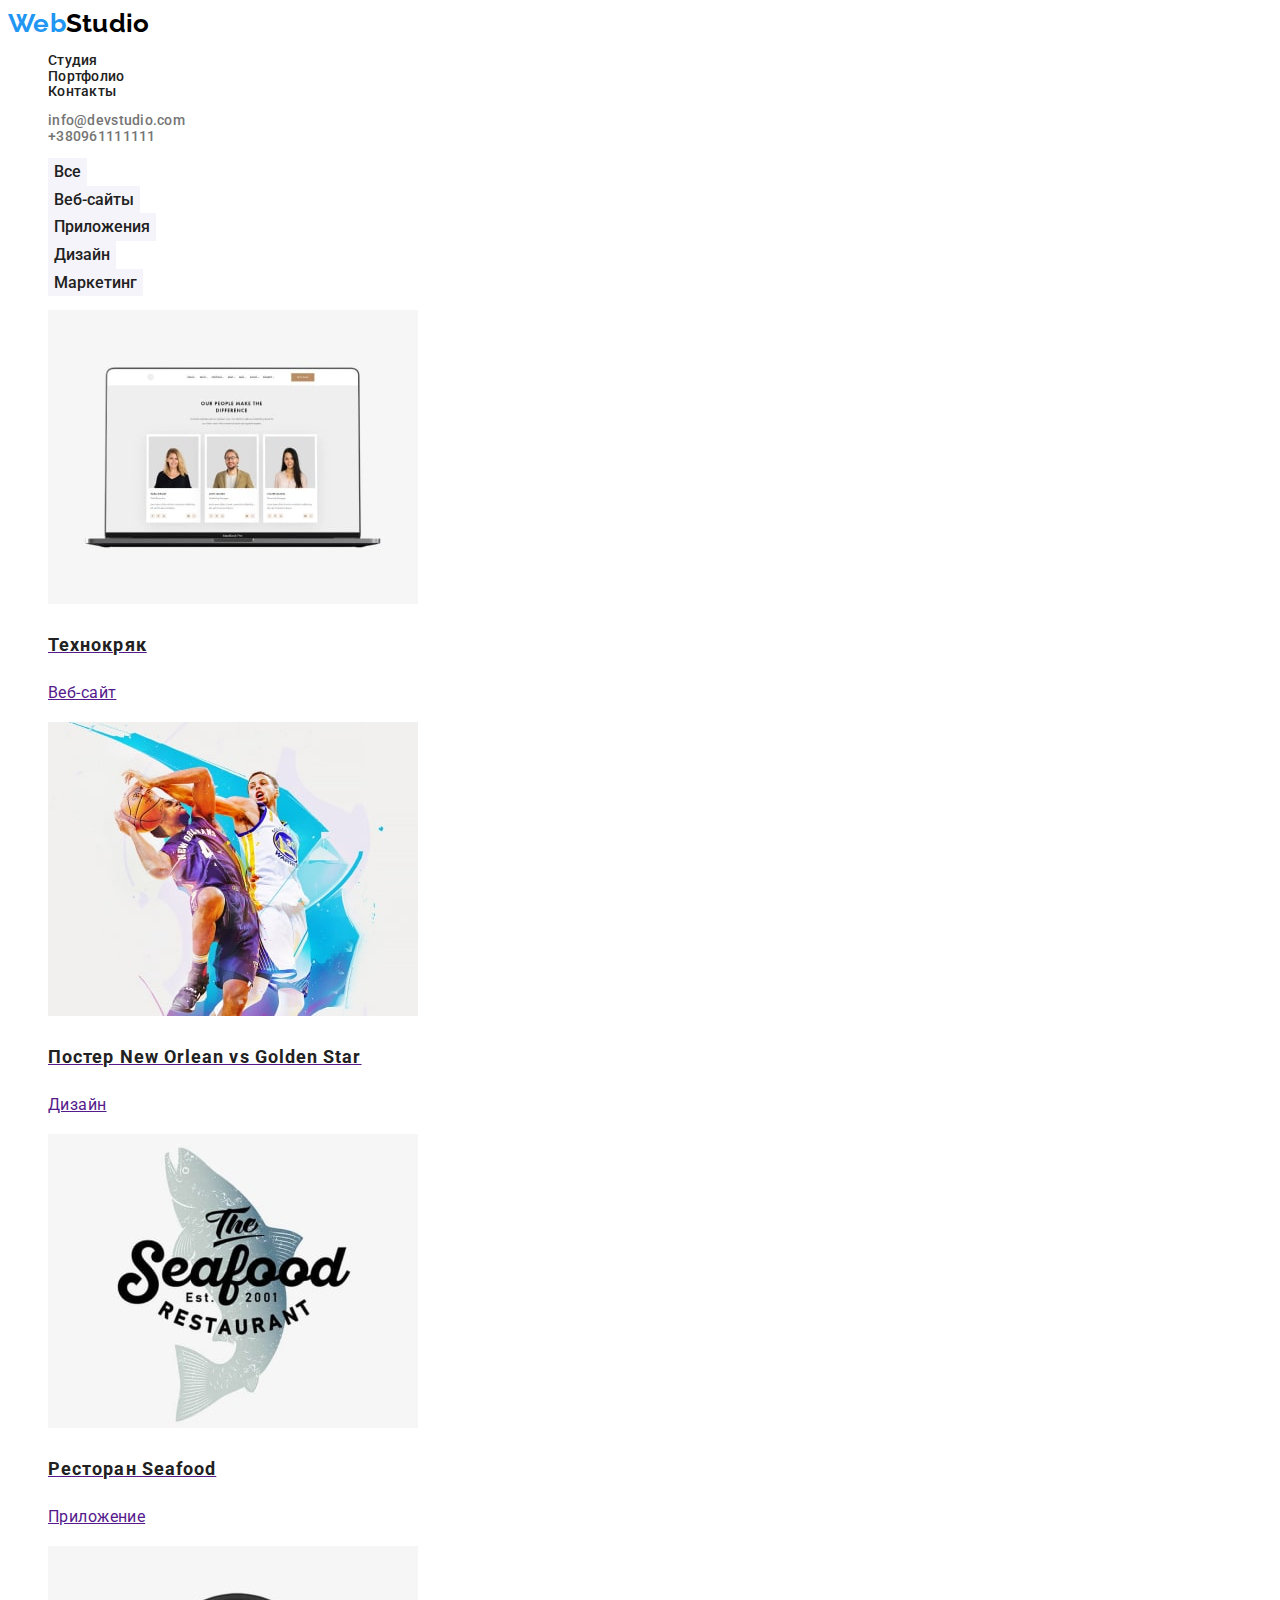
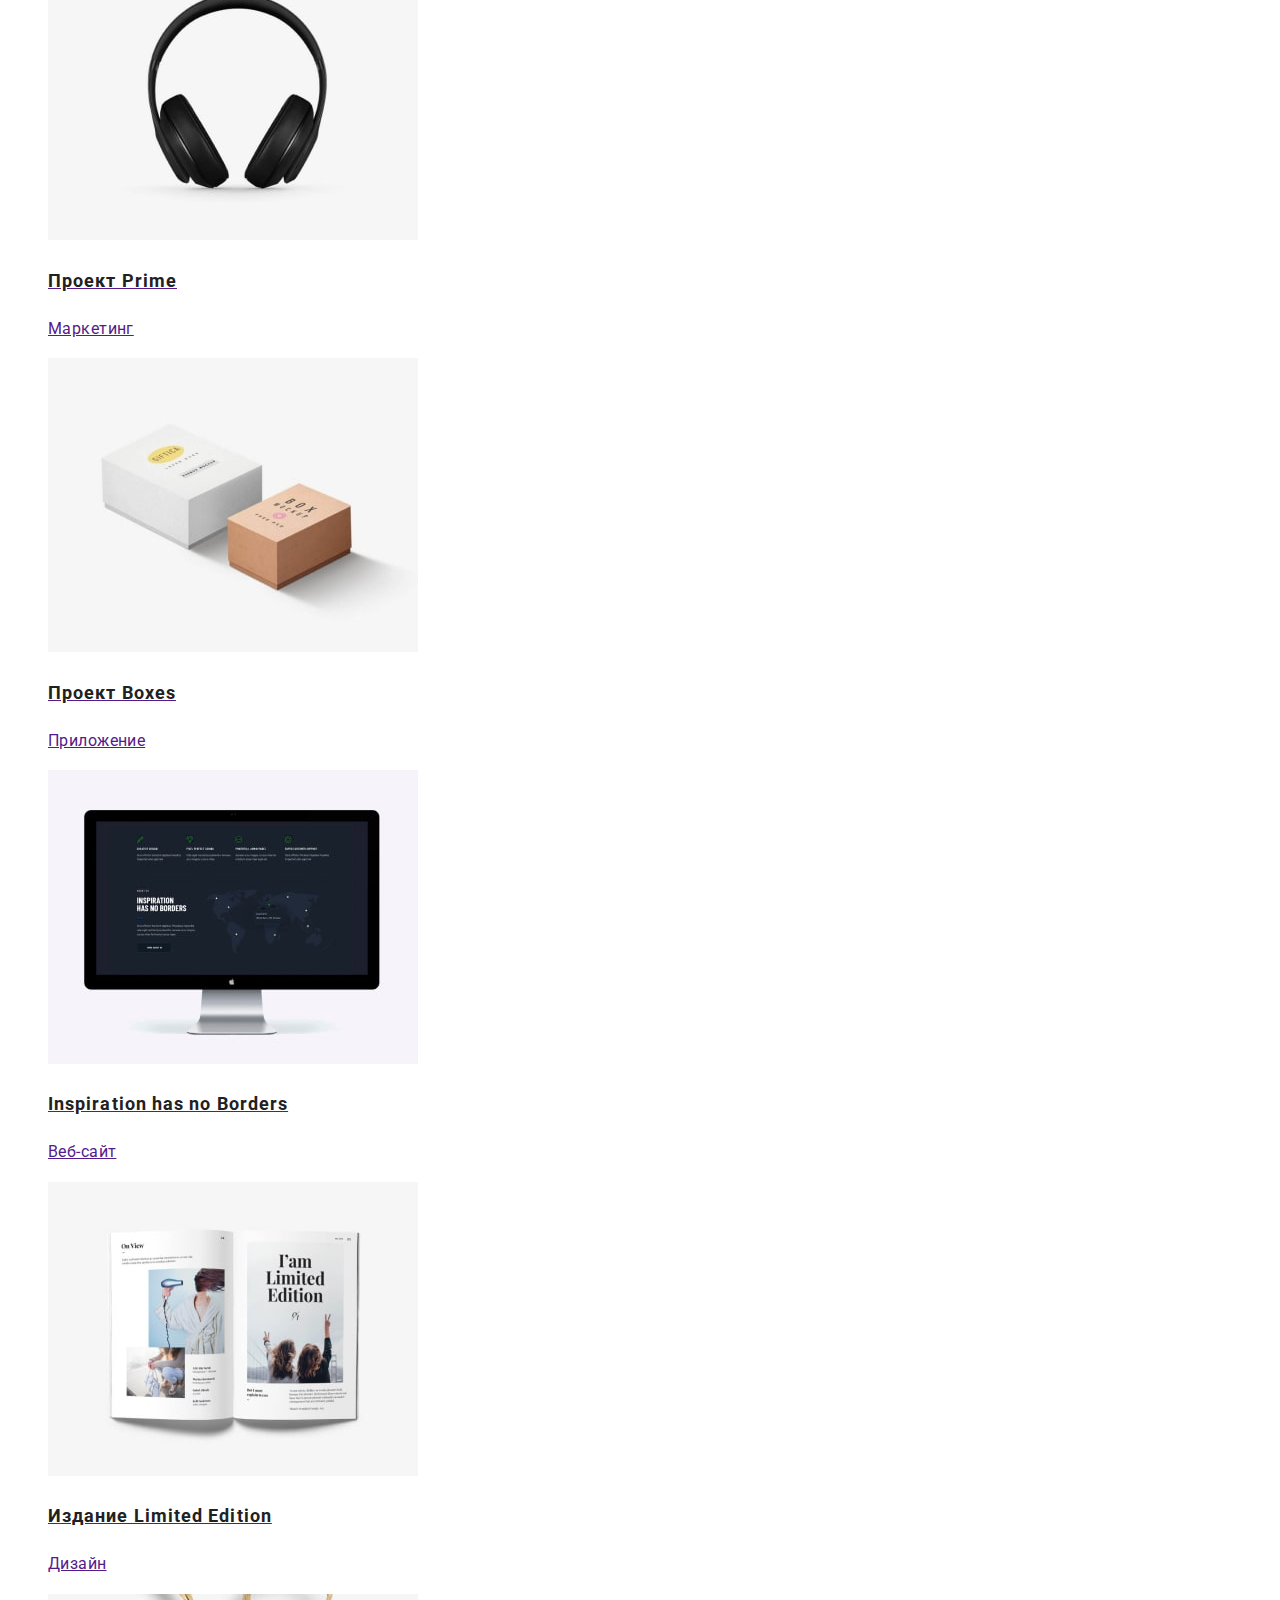
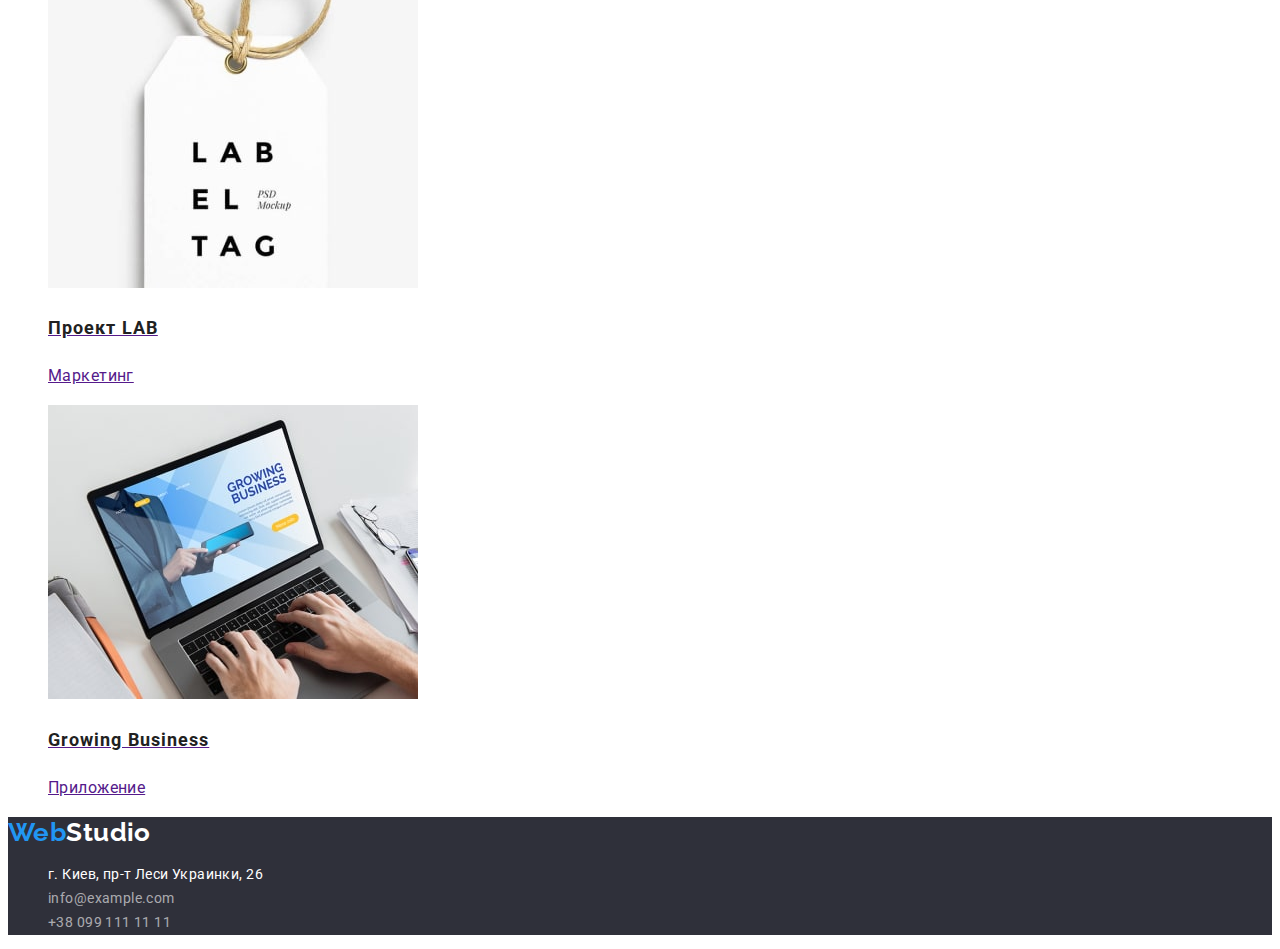
==== portfolio.html @ d9e559c3 "copy project" ====
<!DOCTYPE html>
<html lang="ru">
  <head>
    <meta charset="UTF-8" />
    <meta http-equiv="X-UA-Compatible" content="IE=edge" />
    <meta name="viewport" content="width=device-width, initial-scale=1.0" />
    <link rel="preconnect" href="https://fonts.googleapis.com" />
    <link rel="preconnect" href="https://fonts.gstatic.com" crossorigin />
    <link href="https://fonts.googleapis.com/css2?family=Montserrat:wght@400;700&family=Raleway:wght@700&family=Roboto:wght@400;500;700;900&display=swap" rel="stylesheet" />
    <link rel="stylesheet" href="./css/styles.css" />
    <title>Portfolio</title>
  </head>
  <body>
    <header class="header">
      <nav class="nav">
        <!-- Logo -->
        <a class="link logo" href="./index.html">Web<span class="header-logo logo-black">Studio</span></a>
        <!-- Navigation -->
        <ul class="nav-list list">
          <li><a class="nav-item link" href="./index.html">Студия</a></li>
          <li><a class="nav-item link" href="./portfolio.html">Портфолио</a></li>
          <li><a class="nav-item link" href="">Контакты</a></li>
        </ul>
      </nav>
      <ul class="auth-list list">
        <!-- email -->
        <li>
          <a class="auth-item link" href="mailto:info@devstudio.com">info@devstudio.com</a>
        </li>
        <!-- Phone -->
        <li>
          <a class="auth-item link" href="tel:+380961111111">+380961111111</a>
        </li>
      </ul>
    </header>
    <main>
      <section class="portfolio">
        <h1 class="visually-hidden">Портфолио</h1>
        <!-- filter -->
        <ul class="filter-list list">
          <li class="filter-item"><button class="filter-button" type="button">Все</button></li>
          <li class="filter-item"><button class="filter-button" type="button">Веб-сайты</button></li>
          <li class="filter-item"><button class="filter-button" type="button">Приложения</button></li>
          <li class="filter-item"><button class="filter-button" type="button">Дизайн</button></li>
          <li class="filter-item"><button class="filter-button" type="button">Маркетинг</button></li>
        </ul>
        <!-- cards -->
        <ul class="portfolio-list list">
          <li class="portfolio-item">
            <a href="" target="_blank" rel="noopener nofollow noreferrer">
              <img src="./images/portfolio/tehnokryak.jpg" alt="" width="370" height="294" />
              <h2 class="portfolio-title title">Технокряк</h2>
              <p>Веб-сайт</p>
            </a>
          </li>
          <li class="portfolio-item">
            <a href="" target="_blank" rel="noopener nofollow noreferrer">
              <img src="./images/portfolio/new-orlean.jpg" alt="" width="370" height="294" />
              <h2 class="portfolio-title title">Постер New Orlean vs Golden Star</h2>
              <p>Дизайн</p>
            </a>
          </li>
          <li class="portfolio-item">
            <a href="" target="_blank" rel="noopener nofollow noreferrer">
              <img src="./images/portfolio/seafood.jpg" alt="" width="370" height="294" />
              <h2 class="portfolio-title title">Ресторан Seafood</h2>
              <p>Приложение</p>
            </a>
          </li>
          <li class="portfolio-item">
            <a href="" target="_blank" rel="noopener nofollow noreferrer">
              <img src="./images/portfolio/prime.jpg" alt="" width="370" height="294" />
              <h2 class="portfolio-title title">Проект Prime</h2>
              <p>Маркетинг</p>
            </a>
          </li>
          <li class="portfolio-item">
            <a href="" target="_blank" rel="noopener nofollow noreferrer">
              <img src="./images/portfolio/boxes.jpg" alt="" width="370" height="294" />
              <h2 class="portfolio-title title">Проект Boxes</h2>
              <p>Приложение</p>
            </a>
          </li>
          <li class="portfolio-item">
            <a href="" target="_blank" rel="noopener nofollow noreferrer">
              <img src="./images/portfolio/inspiration.jpg" alt="" width="370" height="294" />
              <h2 class="portfolio-title title">Inspiration has no Borders</h2>
              <p>Веб-сайт</p>
            </a>
          </li>
          <li class="portfolio-item">
            <a href="" target="_blank" rel="noopener nofollow noreferrer">
              <img src="./images/portfolio/limited-edition.jpg" alt="" width="370" height="294" />
              <h2 class="portfolio-title title">Издание Limited Edition</h2>
              <p>Дизайн</p>
            </a>
          </li>
          <li class="portfolio-item">
            <a href="" target="_blank" rel="noopener nofollow noreferrer">
              <img src="./images/portfolio/lab.jpg" alt="" width="370" height="294" />
              <h2 class="portfolio-title title">Проект LAB</h2>
              <p>Маркетинг</p>
            </a>
          </li>
          <li class="portfolio-item">
            <a href="" target="_blank" rel="noopener nofollow noreferrer">
              <img src="./images/portfolio/growing-business.jpg" alt="" width="370" height="294" />
              <h2 class="portfolio-title title">Growing Business</h2>
              <p>Приложение</p>
            </a>
          </li>
        </ul>
      </section>
    </main>
    <footer class="footer">
      <!-- Logo -->
      <a class="link logo" href="./index.html">Web<span class="logo-white">Studio</span></a>
      <!-- Address -->
      <address class="address">
        <ul class="list address-list">
          <li>
            <a class="address-link link" href="https://goo.gl/maps/jnasmkMAZztD2F1y9" target="_blank" rel="noopener nofollow noreferrer">г. Киев, пр-т Леси Украинки, 26</a>
          </li>
          <li>
            <a class="address-link link" href="mailto:info@example.com">info@example.com</a>
          </li>
          <!-- Phone -->
          <li>
            <a class="address-link link" href="tel:+380991111111">+38 099 111 11 11</a>
          </li>
        </ul>
      </address>
    </footer>
  </body>
</html>
---- css/styles.css ----
/* Variables */
:root {
  /* Color Palet */
  --background-white: #ffffff;
  --background-light-gray: #f5f4fa;
  --background-dark-gray: #2f303a;
  --text-black: #000000;
  --text-white: #ffffff;
  --text-gray: #757575;
  --text-dark-gray: #212121;
  --text-gray-alfa: rgba(255, 255, 255, 0.6);
  --accent: #2196f3;
  --accent-hover: #188ce8;
  --font-main: Roboto, sans-serif;
  --font-decor: Raleway, Segoe UI, sans-serif;
}

/* Fonts Palet*/
/* 
font-family: 'Raleway';
font-style: normal;
font-weight: 700; logo

font-family: 'Roboto';
font-style: normal;
font-weight: 400; p address
font-weight: 500; link h3
font-weight: 700; button h2 h3
font-weight: 900; h1 */
/* ----------------------------------------------------------------------------------------------------------------------- */

body {
  background-color: var(--background-white);
  color: var(--text-gray);
  font-family: var(--font-main);
  font-weight: 400;
  font-size: 14px;
  line-height: 1.7;
  letter-spacing: 0.03em;
}
.list {
  list-style: none;
}
.link {
  text-decoration: none;
  color: inherit;
}
.title {
  color: var(--text-dark-gray);
}

.visually-hidden {
  position: absolute;
  white-space: nowrap;
  width: 1px;
  height: 1px;
  overflow: hidden;
  border: 0;
  padding: 0;
  clip: rect(0 0 0 0);
  clip-path: inset(50%);
  margin: -1px;
}
/* --------------------------------------------------------------------------------------------------------------------- */
/* Page Index */
/* header */

/* .nav {
} */
.header {
  font-weight: 500;
  line-height: 1.1;
  letter-spacing: 0.02em;
}
.logo {
  font-family: var(--font-decor);
  font-size: 26px;
  font-weight: 700;
  line-height: 1.2;
  color: var(--accent);
}
.logo-black {
  color: var(--text-black);
}
.logo:hover .logo-black,
.logo:focus .logo-black {
  color: var(--accent);
}

.nav-list {
  color: var(--text-dark-gray);
}
/* .nav-item {
} */
.nav-item:hover,
.nav-item:focus {
  color: var(--accent);
}
/* .auth-list {
} */
/* .auth-item {
} */
.auth-item:hover,
.auth-item:focus {
  color: var(--accent);
}

/* main */
.hero {
  background-color: var(--background-dark-gray);
}
.hero-title {
  font-weight: 900;
  font-size: 44px;
  line-height: 1.4;
  letter-spacing: 0.06em;

  text-align: center;
  color: var(--text-white);
}
.hero-button {
  font-weight: 700;
  font-size: 16px;
  line-height: 1.9;
  letter-spacing: 0.06em;
  color: var(--text-white);
  background-color: var(--accent);
  border: none;
}
.hero-button:hover,
.hero-button:focus {
  background-color: var(--accent-hover);
}

/* specifics */

/* .specifics {
} */
.specifics-title {
  font-weight: 700;
  font-size: 14px;
  line-height: 1.1;
  text-transform: uppercase;
}
/* .specifics-list {
} */

/* preview */

/* .preview {
} */
.preview-title,
.team-title {
  font-weight: 700;
  font-size: 36px;
  line-height: 1.2;
  text-align: center;
}
/* .preview-list {
} */

/* team */
.team {
  background-color: var(--background-light-gray);
}
/* .team-title {
} */
/* .team-list {
} */
.team-worker,
.team-description {
  font-weight: 500;
  font-size: 16px;
  text-align: center;
}
/* .team-description {
} */
/* footer */
.footer {
  background-color: var(--background-dark-gray);
}
.logo-white {
  color: var(--text-white);
}
.logo:hover .logo-white,
.logo:focus .logo-white {
  color: var(--accent);
}
.address {
  font-style: inherit;
}
/* .address-list {
} */
.address-link {
  color: var(--text-gray-alfa);
}
.address-link[target='_blank'] {
  color: var(--text-white);
}
.address-link:hover,
.address-link:focus {
  color: var(--accent);
}
/* -------------------------------------------------------------------------------------------------------------------- */
/* Page Portfolio */
/* .portfolio {
} */
/* filter */

/* .filter-list {
} */
/* .filter-item {
} */
.filter-button {
  font-family: var(--font-main);
  font-weight: 500;
  font-size: 16px;
  line-height: 1.6;
  text-align: center;
  color: var(--text-dark-gray);
  background-color: var(--background-light-gray);
  border: none;
}
.filter-button:hover,
.filter-button:focus {
  color: var(--text-white);
  background-color: var(--accent);
}
/* Portfolio */
/* .portfolio-list {
} */
.portfolio-item p {
  font-size: 16px;
}
.portfolio-title {
  font-weight: 700;
  font-size: 18px;
  line-height: 2;
  letter-spacing: 0.06em;
  color: var(--text-dark-gray);
}
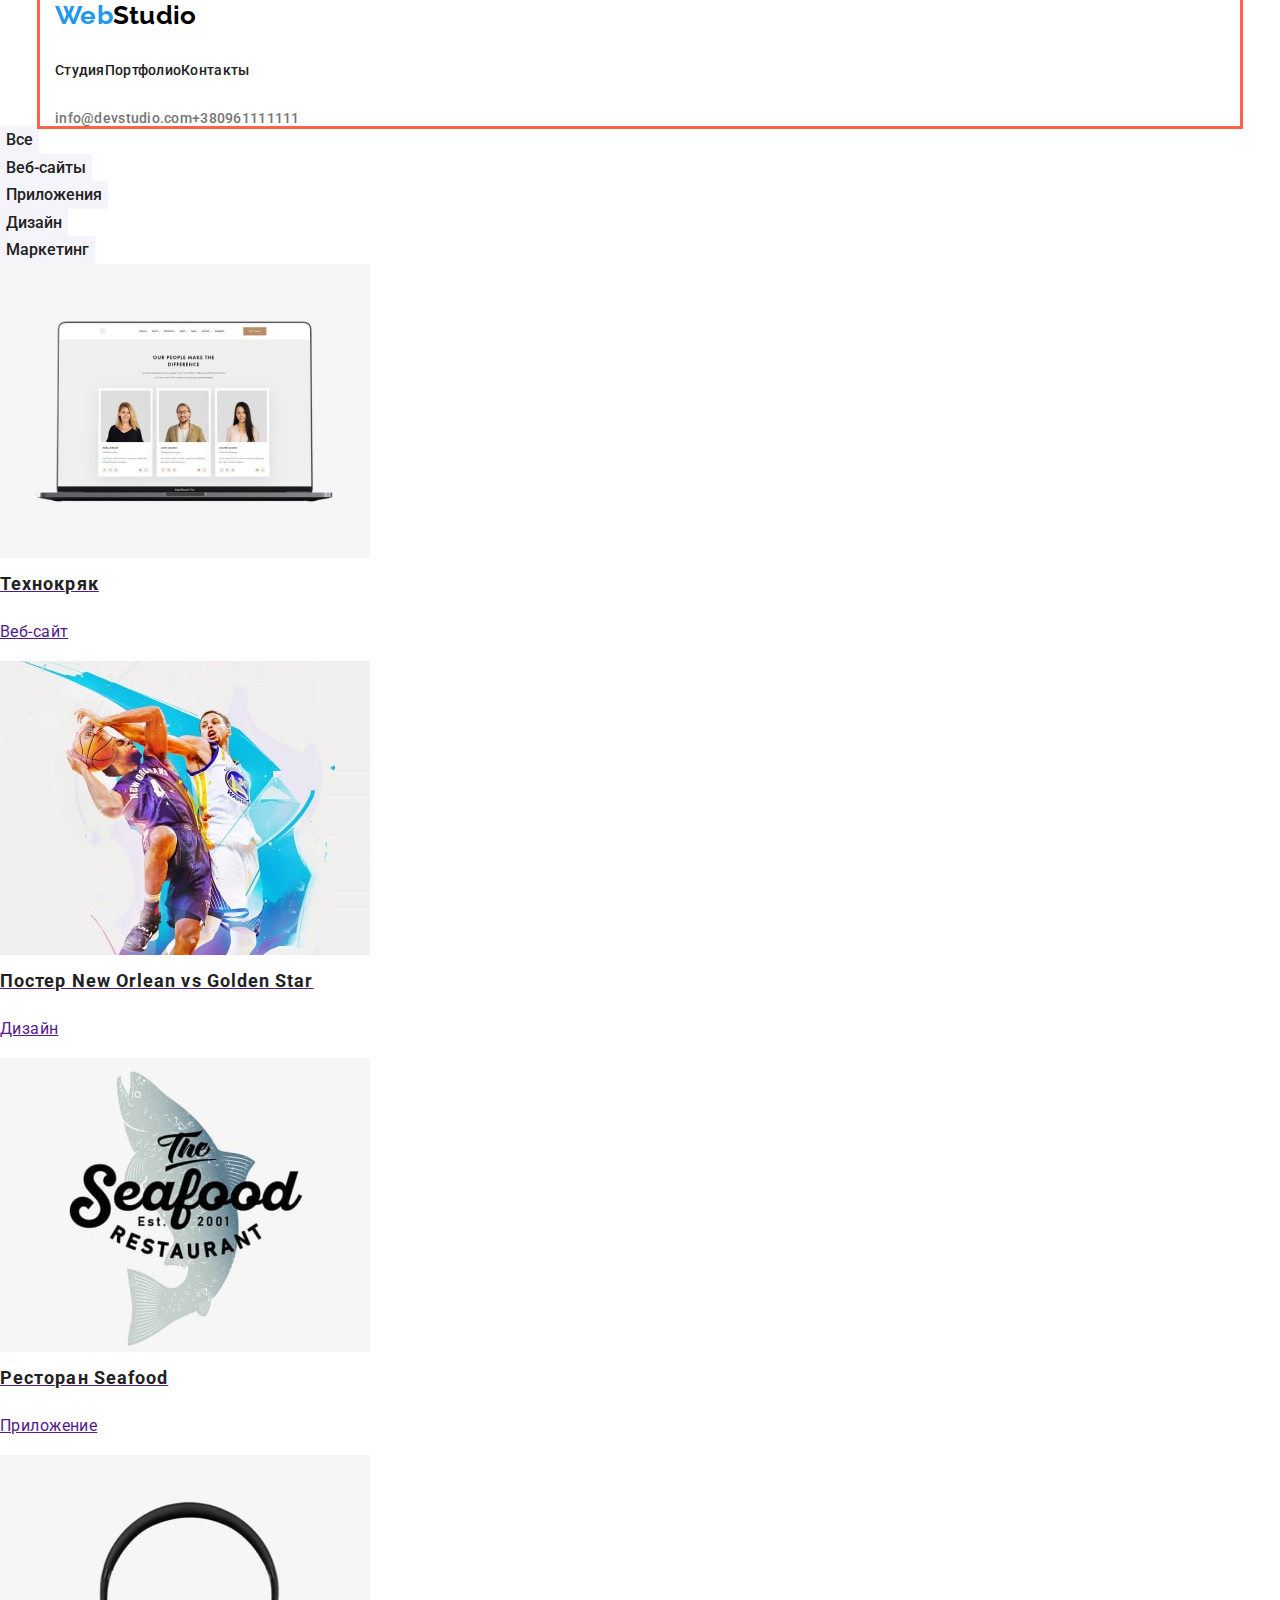
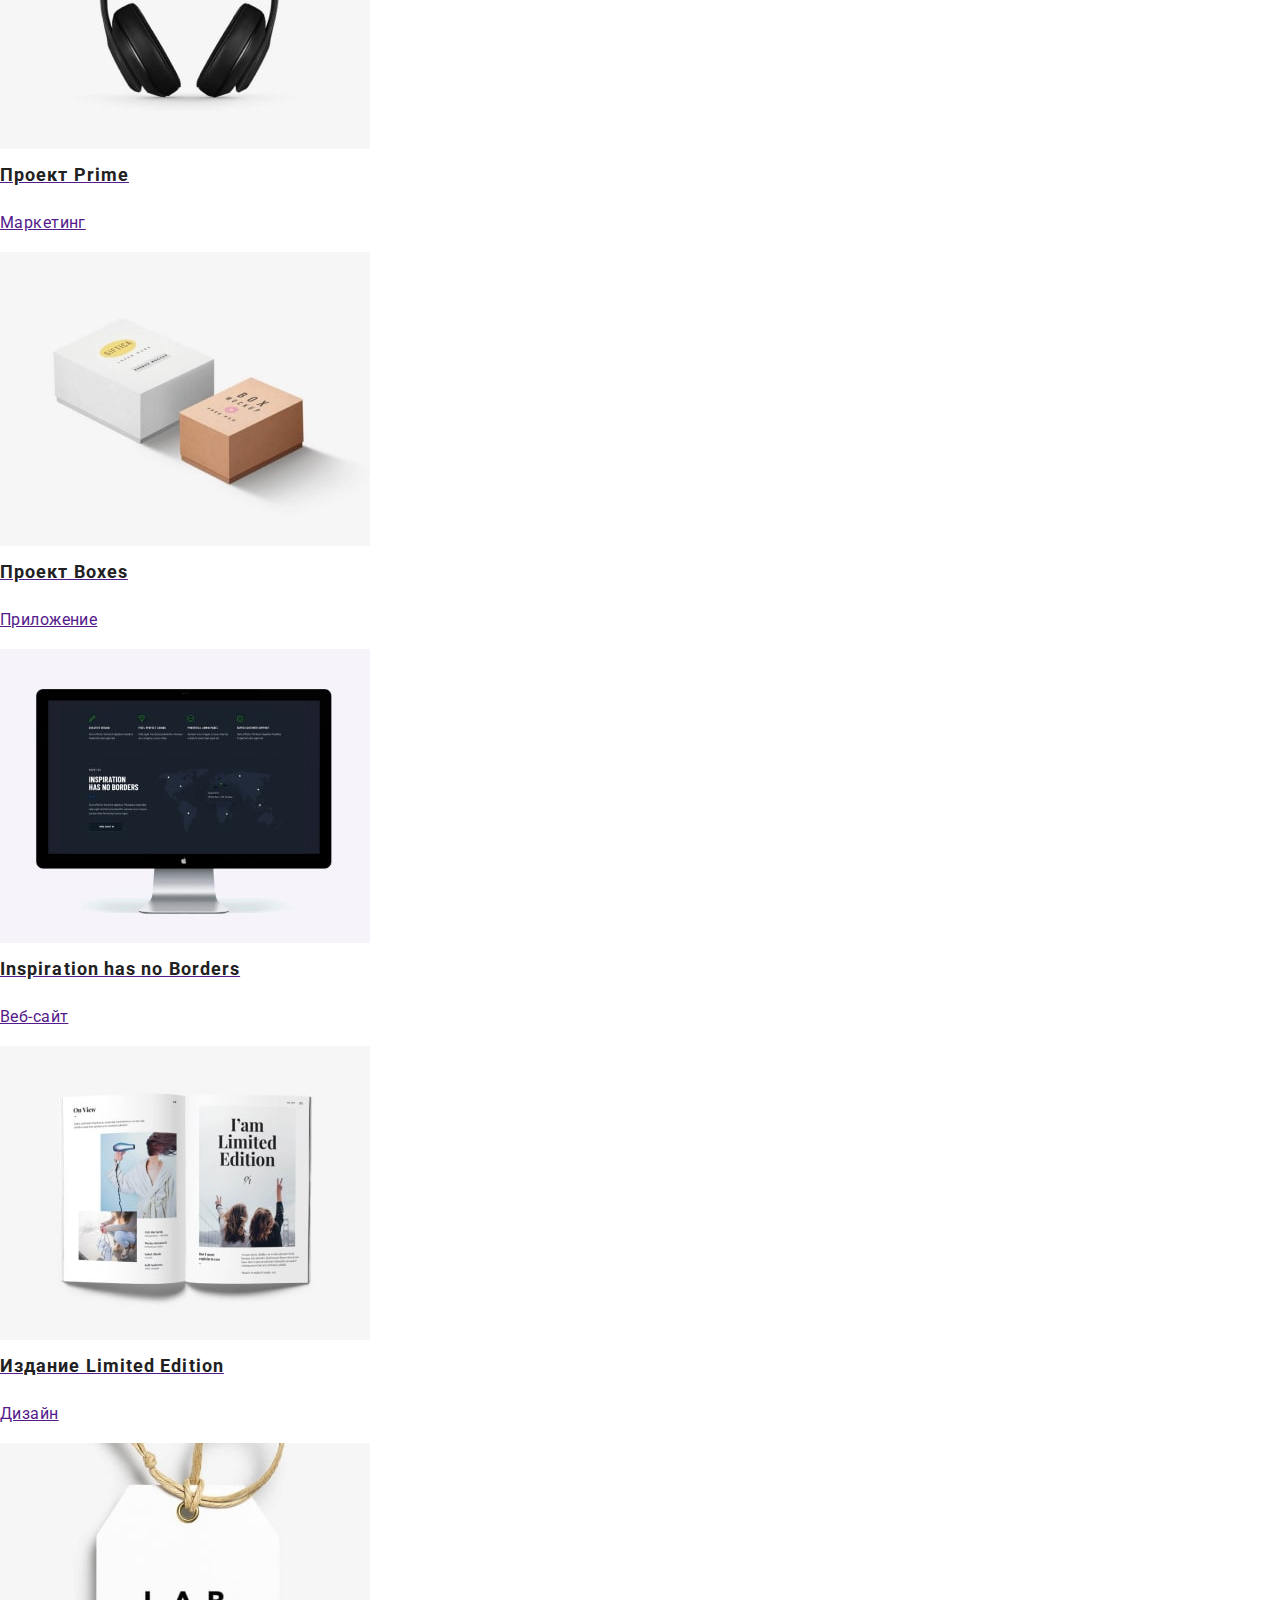
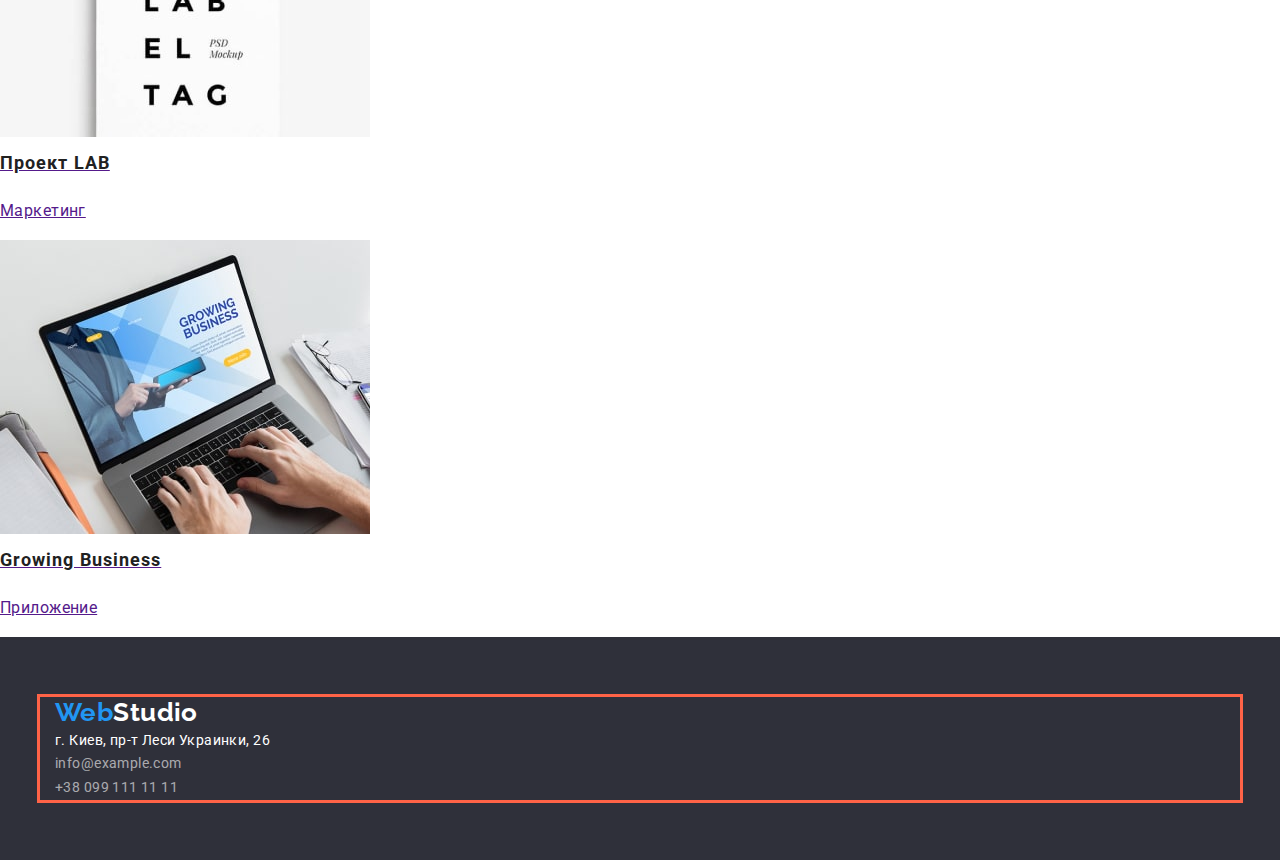
==== commit e67b6020: "header flex" ====
--- a/portfolio.html
+++ b/portfolio.html
@@ -6,105 +6,180 @@
     <meta name="viewport" content="width=device-width, initial-scale=1.0" />
     <link rel="preconnect" href="https://fonts.googleapis.com" />
     <link rel="preconnect" href="https://fonts.gstatic.com" crossorigin />
-    <link href="https://fonts.googleapis.com/css2?family=Montserrat:wght@400;700&family=Raleway:wght@700&family=Roboto:wght@400;500;700;900&display=swap" rel="stylesheet" />
+    <link
+      href="https://fonts.googleapis.com/css2?family=Montserrat:wght@400;700&family=Raleway:wght@700&family=Roboto:wght@400;500;700;900&display=swap"
+      rel="stylesheet"
+    />
+    <link
+      rel="stylesheet"
+      href="https://cdnjs.cloudflare.com/ajax/libs/modern-normalize/1.1.0/modern-normalize.min.css"
+      integrity="sha512-wpPYUAdjBVSE4KJnH1VR1HeZfpl1ub8YT/NKx4PuQ5NmX2tKuGu6U/JRp5y+Y8XG2tV+wKQpNHVUX03MfMFn9Q=="
+      crossorigin="anonymous"
+      referrerpolicy="no-referrer"
+    />
     <link rel="stylesheet" href="./css/styles.css" />
     <title>Portfolio</title>
   </head>
   <body>
     <header class="header">
-      <nav class="nav">
-        <!-- Logo -->
-        <a class="link logo" href="./index.html">Web<span class="header-logo logo-black">Studio</span></a>
-        <!-- Navigation -->
-        <ul class="nav-list list">
-          <li><a class="nav-item link" href="./index.html">Студия</a></li>
-          <li><a class="nav-item link" href="./portfolio.html">Портфолио</a></li>
-          <li><a class="nav-item link" href="">Контакты</a></li>
-        </ul>
-      </nav>
-      <ul class="auth-list list">
-        <!-- email -->
-        <li>
-          <a class="auth-item link" href="mailto:info@devstudio.com">info@devstudio.com</a>
-        </li>
-        <!-- Phone -->
-        <li>
-          <a class="auth-item link" href="tel:+380961111111">+380961111111</a>
-        </li>
-      </ul>
+      <div class="container">
+        <nav class="nav">
+          <!-- Logo -->
+          <a class="link logo" href="./index.html"
+            >Web<span class="header-logo logo-black">Studio</span></a
+          >
+          <!-- Navigation -->
+          <ul class="nav-list list">
+            <li><a class="nav-item link" href="./index.html">Студия</a></li>
+            <li>
+              <a class="nav-item link" href="./portfolio.html">Портфолио</a>
+            </li>
+            <li><a class="nav-item link" href="">Контакты</a></li>
+          </ul>
+        </nav>
+        <ul class="auth-list list">
+          <!-- email -->
+          <li>
+            <a class="auth-item link" href="mailto:info@devstudio.com"
+              >info@devstudio.com</a
+            >
+          </li>
+          <!-- Phone -->
+          <li>
+            <a class="auth-item link" href="tel:+380961111111">+380961111111</a>
+          </li>
+        </ul>
+      </div>
     </header>
     <main>
       <section class="portfolio">
         <h1 class="visually-hidden">Портфолио</h1>
         <!-- filter -->
         <ul class="filter-list list">
-          <li class="filter-item"><button class="filter-button" type="button">Все</button></li>
-          <li class="filter-item"><button class="filter-button" type="button">Веб-сайты</button></li>
-          <li class="filter-item"><button class="filter-button" type="button">Приложения</button></li>
-          <li class="filter-item"><button class="filter-button" type="button">Дизайн</button></li>
-          <li class="filter-item"><button class="filter-button" type="button">Маркетинг</button></li>
+          <li class="filter-item">
+            <button class="filter-button" type="button">Все</button>
+          </li>
+          <li class="filter-item">
+            <button class="filter-button" type="button">Веб-сайты</button>
+          </li>
+          <li class="filter-item">
+            <button class="filter-button" type="button">Приложения</button>
+          </li>
+          <li class="filter-item">
+            <button class="filter-button" type="button">Дизайн</button>
+          </li>
+          <li class="filter-item">
+            <button class="filter-button" type="button">Маркетинг</button>
+          </li>
         </ul>
         <!-- cards -->
         <ul class="portfolio-list list">
           <li class="portfolio-item">
             <a href="" target="_blank" rel="noopener nofollow noreferrer">
-              <img src="./images/portfolio/tehnokryak.jpg" alt="" width="370" height="294" />
+              <img
+                src="./images/portfolio/tehnokryak.jpg"
+                alt=""
+                width="370"
+                height="294"
+              />
               <h2 class="portfolio-title title">Технокряк</h2>
               <p>Веб-сайт</p>
             </a>
           </li>
           <li class="portfolio-item">
             <a href="" target="_blank" rel="noopener nofollow noreferrer">
-              <img src="./images/portfolio/new-orlean.jpg" alt="" width="370" height="294" />
-              <h2 class="portfolio-title title">Постер New Orlean vs Golden Star</h2>
+              <img
+                src="./images/portfolio/new-orlean.jpg"
+                alt=""
+                width="370"
+                height="294"
+              />
+              <h2 class="portfolio-title title">
+                Постер New Orlean vs Golden Star
+              </h2>
               <p>Дизайн</p>
             </a>
           </li>
           <li class="portfolio-item">
             <a href="" target="_blank" rel="noopener nofollow noreferrer">
-              <img src="./images/portfolio/seafood.jpg" alt="" width="370" height="294" />
+              <img
+                src="./images/portfolio/seafood.jpg"
+                alt=""
+                width="370"
+                height="294"
+              />
               <h2 class="portfolio-title title">Ресторан Seafood</h2>
               <p>Приложение</p>
             </a>
           </li>
           <li class="portfolio-item">
             <a href="" target="_blank" rel="noopener nofollow noreferrer">
-              <img src="./images/portfolio/prime.jpg" alt="" width="370" height="294" />
+              <img
+                src="./images/portfolio/prime.jpg"
+                alt=""
+                width="370"
+                height="294"
+              />
               <h2 class="portfolio-title title">Проект Prime</h2>
               <p>Маркетинг</p>
             </a>
           </li>
           <li class="portfolio-item">
             <a href="" target="_blank" rel="noopener nofollow noreferrer">
-              <img src="./images/portfolio/boxes.jpg" alt="" width="370" height="294" />
+              <img
+                src="./images/portfolio/boxes.jpg"
+                alt=""
+                width="370"
+                height="294"
+              />
               <h2 class="portfolio-title title">Проект Boxes</h2>
               <p>Приложение</p>
             </a>
           </li>
           <li class="portfolio-item">
             <a href="" target="_blank" rel="noopener nofollow noreferrer">
-              <img src="./images/portfolio/inspiration.jpg" alt="" width="370" height="294" />
+              <img
+                src="./images/portfolio/inspiration.jpg"
+                alt=""
+                width="370"
+                height="294"
+              />
               <h2 class="portfolio-title title">Inspiration has no Borders</h2>
               <p>Веб-сайт</p>
             </a>
           </li>
           <li class="portfolio-item">
             <a href="" target="_blank" rel="noopener nofollow noreferrer">
-              <img src="./images/portfolio/limited-edition.jpg" alt="" width="370" height="294" />
+              <img
+                src="./images/portfolio/limited-edition.jpg"
+                alt=""
+                width="370"
+                height="294"
+              />
               <h2 class="portfolio-title title">Издание Limited Edition</h2>
               <p>Дизайн</p>
             </a>
           </li>
           <li class="portfolio-item">
             <a href="" target="_blank" rel="noopener nofollow noreferrer">
-              <img src="./images/portfolio/lab.jpg" alt="" width="370" height="294" />
+              <img
+                src="./images/portfolio/lab.jpg"
+                alt=""
+                width="370"
+                height="294"
+              />
               <h2 class="portfolio-title title">Проект LAB</h2>
               <p>Маркетинг</p>
             </a>
           </li>
           <li class="portfolio-item">
             <a href="" target="_blank" rel="noopener nofollow noreferrer">
-              <img src="./images/portfolio/growing-business.jpg" alt="" width="370" height="294" />
+              <img
+                src="./images/portfolio/growing-business.jpg"
+                alt=""
+                width="370"
+                height="294"
+              />
               <h2 class="portfolio-title title">Growing Business</h2>
               <p>Приложение</p>
             </a>
@@ -113,22 +188,36 @@
       </section>
     </main>
     <footer class="footer">
-      <!-- Logo -->
-      <a class="link logo" href="./index.html">Web<span class="logo-white">Studio</span></a>
+      <div class="container">
+        <!-- Logo -->
+      <a class="link logo" href="./index.html"
+        >Web<span class="logo-white">Studio</span></a
+      >
       <!-- Address -->
       <address class="address">
         <ul class="list address-list">
           <li>
-            <a class="address-link link" href="https://goo.gl/maps/jnasmkMAZztD2F1y9" target="_blank" rel="noopener nofollow noreferrer">г. Киев, пр-т Леси Украинки, 26</a>
-          </li>
-          <li>
-            <a class="address-link link" href="mailto:info@example.com">info@example.com</a>
+            <a
+              class="address-link link"
+              href="https://goo.gl/maps/jnasmkMAZztD2F1y9"
+              target="_blank"
+              rel="noopener nofollow noreferrer"
+              >г. Киев, пр-т Леси Украинки, 26</a
+            >
+          </li>
+          <li>
+            <a class="address-link link" href="mailto:info@example.com"
+              >info@example.com</a
+            >
           </li>
           <!-- Phone -->
           <li>
-            <a class="address-link link" href="tel:+380991111111">+38 099 111 11 11</a>
-          </li>
-        </ul>
+            <a class="address-link link" href="tel:+380991111111"
+              >+38 099 111 11 11</a
+            >
+          </li>
+        </ul>
+      </div>
       </address>
     </footer>
   </body>
--- a/css/styles.css
+++ b/css/styles.css
@@ -1,3 +1,8 @@
+*,
+*::before,
+*::after {
+  box-sizing: border-box;
+}
 /* Variables */
 :root {
   /* Color Palet */
@@ -28,8 +33,15 @@
 font-weight: 700; button h2 h3
 font-weight: 900; h1 */
 /* ----------------------------------------------------------------------------------------------------------------------- */
-
+.container {
+  width: 1200px;
+  padding: 0px 15px;
+  margin-left: auto;
+  margin-right: auto;
+  outline: solid tomato;
+}
 body {
+  margin: 0px;
   background-color: var(--background-white);
   color: var(--text-gray);
   font-family: var(--font-main);
@@ -38,7 +50,12 @@
   line-height: 1.7;
   letter-spacing: 0.03em;
 }
+.section {
+  padding: 94px 0px;
+}
 .list {
+  padding: 0;
+  margin: 0;
   list-style: none;
 }
 .link {
@@ -46,6 +63,8 @@
   color: inherit;
 }
 .title {
+  margin-top: 0px;
+  margin-bottom: 0px;
   color: var(--text-dark-gray);
 }
 
@@ -61,6 +80,7 @@
   clip-path: inset(50%);
   margin: -1px;
 }
+
 /* --------------------------------------------------------------------------------------------------------------------- */
 /* Page Index */
 /* header */
@@ -72,6 +92,10 @@
   line-height: 1.1;
   letter-spacing: 0.02em;
 }
+.menu {
+  display: flex;
+  align-items: center;
+}
 .logo {
   font-family: var(--font-decor);
   font-size: 26px;
@@ -87,17 +111,42 @@
   color: var(--accent);
 }
 
+.nav {
+  /* display: flex;
+  justify-content: space-evenly; */
+}
 .nav-list {
+  display: flex;
   color: var(--text-dark-gray);
 }
 /* .nav-item {
 } */
+
+/* Відступи пунктів навігації_________________________ */
+.nav-list .nav-item + .nav-item {
+  margin-left: 50px;
+}
+/* або так: */
+/* .nav-list .nav-item:not(:last-child) {
+  margin-right: 50px;
+} */
+/* ___________________________________________ */
+
+.nav-list .link {
+  display: block;
+  padding-top: 32px;
+  padding-bottom: 32px;
+}
 .nav-item:hover,
 .nav-item:focus {
   color: var(--accent);
 }
-/* .auth-list {
-} */
+.auth-list {
+  display: flex;
+}
+.auth-list .auth-item + .auth-item {
+  margin-left: 50px;
+}
 /* .auth-item {
 } */
 .auth-item:hover,
@@ -108,24 +157,35 @@
 /* main */
 .hero {
   background-color: var(--background-dark-gray);
+  text-align: center;
 }
 .hero-title {
+  margin-top: 0px;
+  margin-bottom: 30px;
+
   font-weight: 900;
   font-size: 44px;
   line-height: 1.4;
   letter-spacing: 0.06em;
-
-  text-align: center;
+  text-transform: uppercase;
   color: var(--text-white);
 }
 .hero-button {
+  display: inline-block;
+  min-width: 200px;
+  min-height: 50px;
+  padding: 10px 32px;
+
+  text-align: center;
   font-weight: 700;
   font-size: 16px;
   line-height: 1.9;
   letter-spacing: 0.06em;
+
   color: var(--text-white);
   background-color: var(--accent);
-  border: none;
+  border: 1px solid transparent;
+  border-radius: 4px;
 }
 .hero-button:hover,
 .hero-button:focus {
@@ -134,9 +194,12 @@
 
 /* specifics */
 
-/* .specifics {
-} */
+.specifics {
+  padding-bottom: 0px;
+}
 .specifics-title {
+  margin-bottom: 10px;
+
   font-weight: 700;
   font-size: 14px;
   line-height: 1.1;
@@ -144,13 +207,17 @@
 }
 /* .specifics-list {
 } */
-
+.specifics-list p {
+  margin-top: 0px;
+  margin-bottom: 0px;
+}
 /* preview */
 
 /* .preview {
 } */
 .preview-title,
 .team-title {
+  padding-bottom: 50px;
   font-weight: 700;
   font-size: 36px;
   line-height: 1.2;
@@ -173,10 +240,18 @@
   font-size: 16px;
   text-align: center;
 }
-/* .team-description {
-} */
+.team-worker {
+  margin-bottom: 10px;
+}
+.team-description {
+  margin-top: 0px;
+  margin-bottom: 0px;
+}
+
 /* footer */
 .footer {
+  padding-top: 60px;
+  padding-bottom: 60px;
   background-color: var(--background-dark-gray);
 }
 .logo-white {
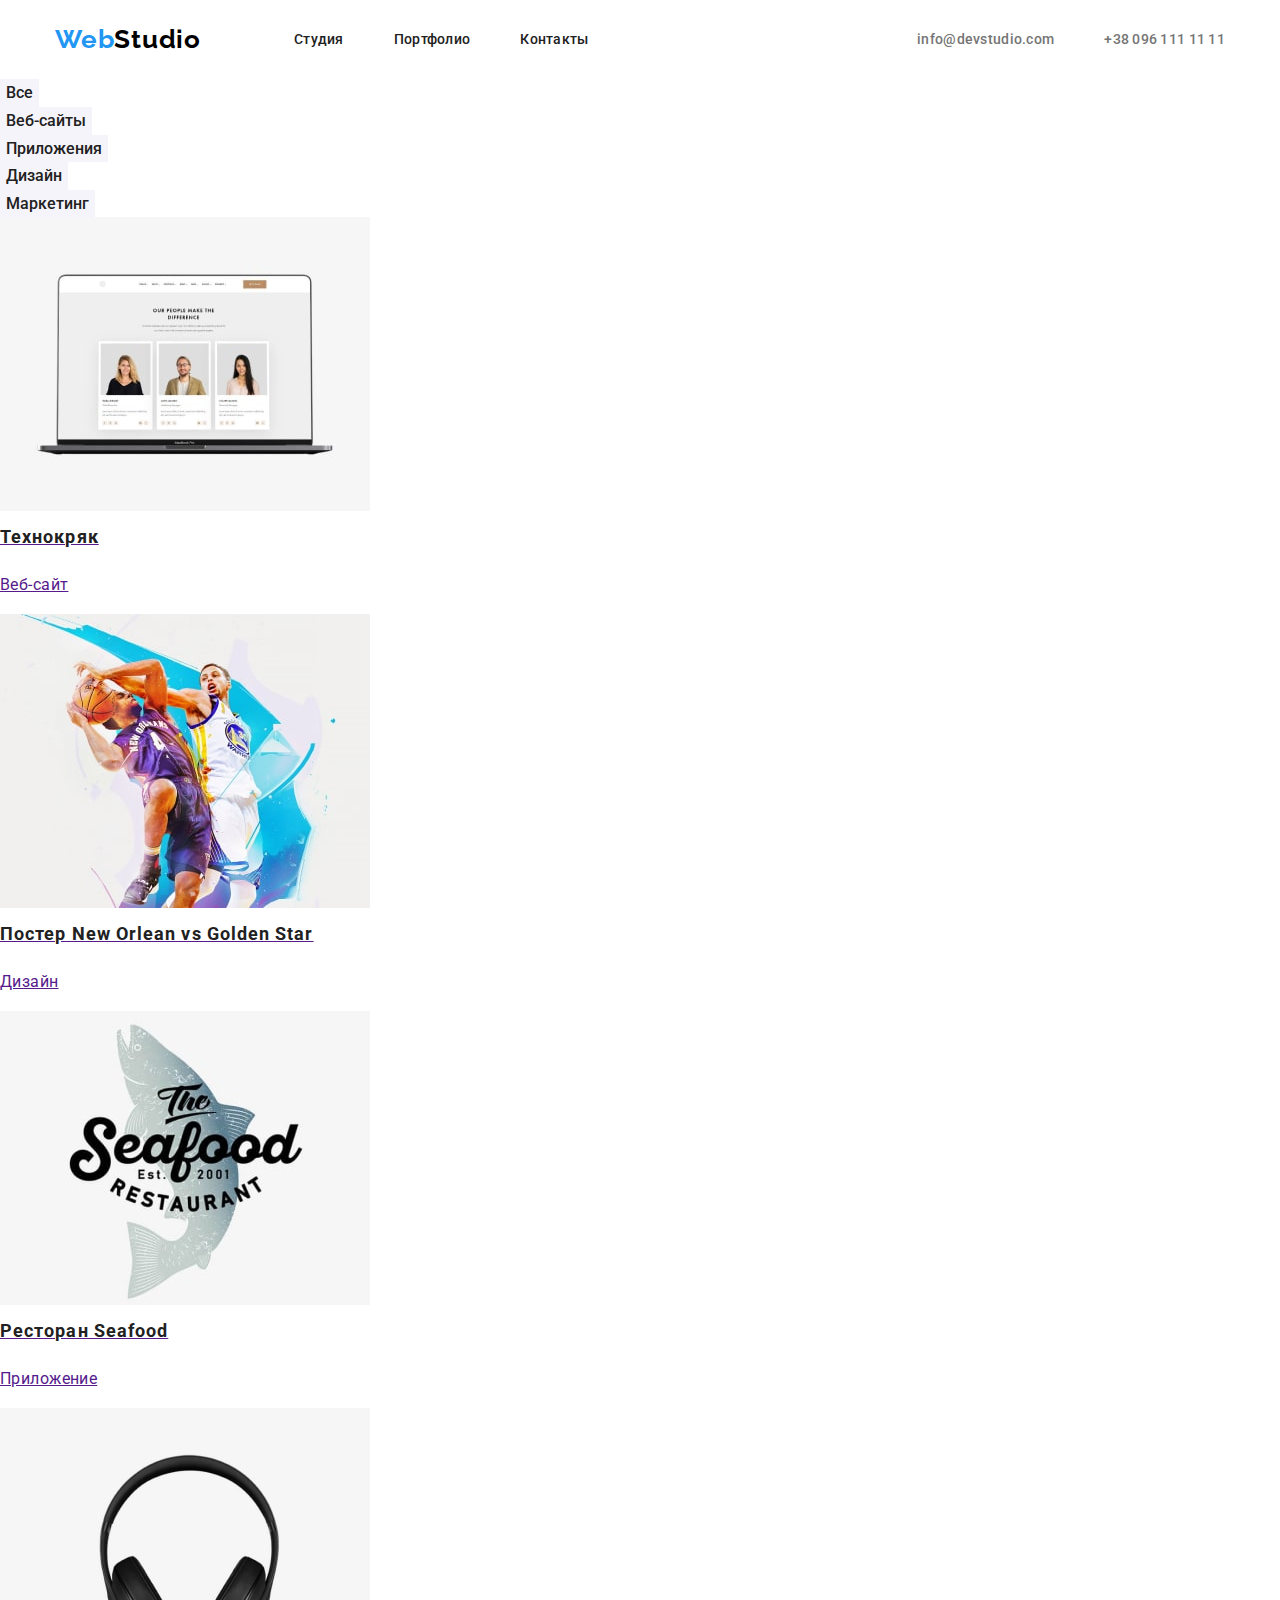
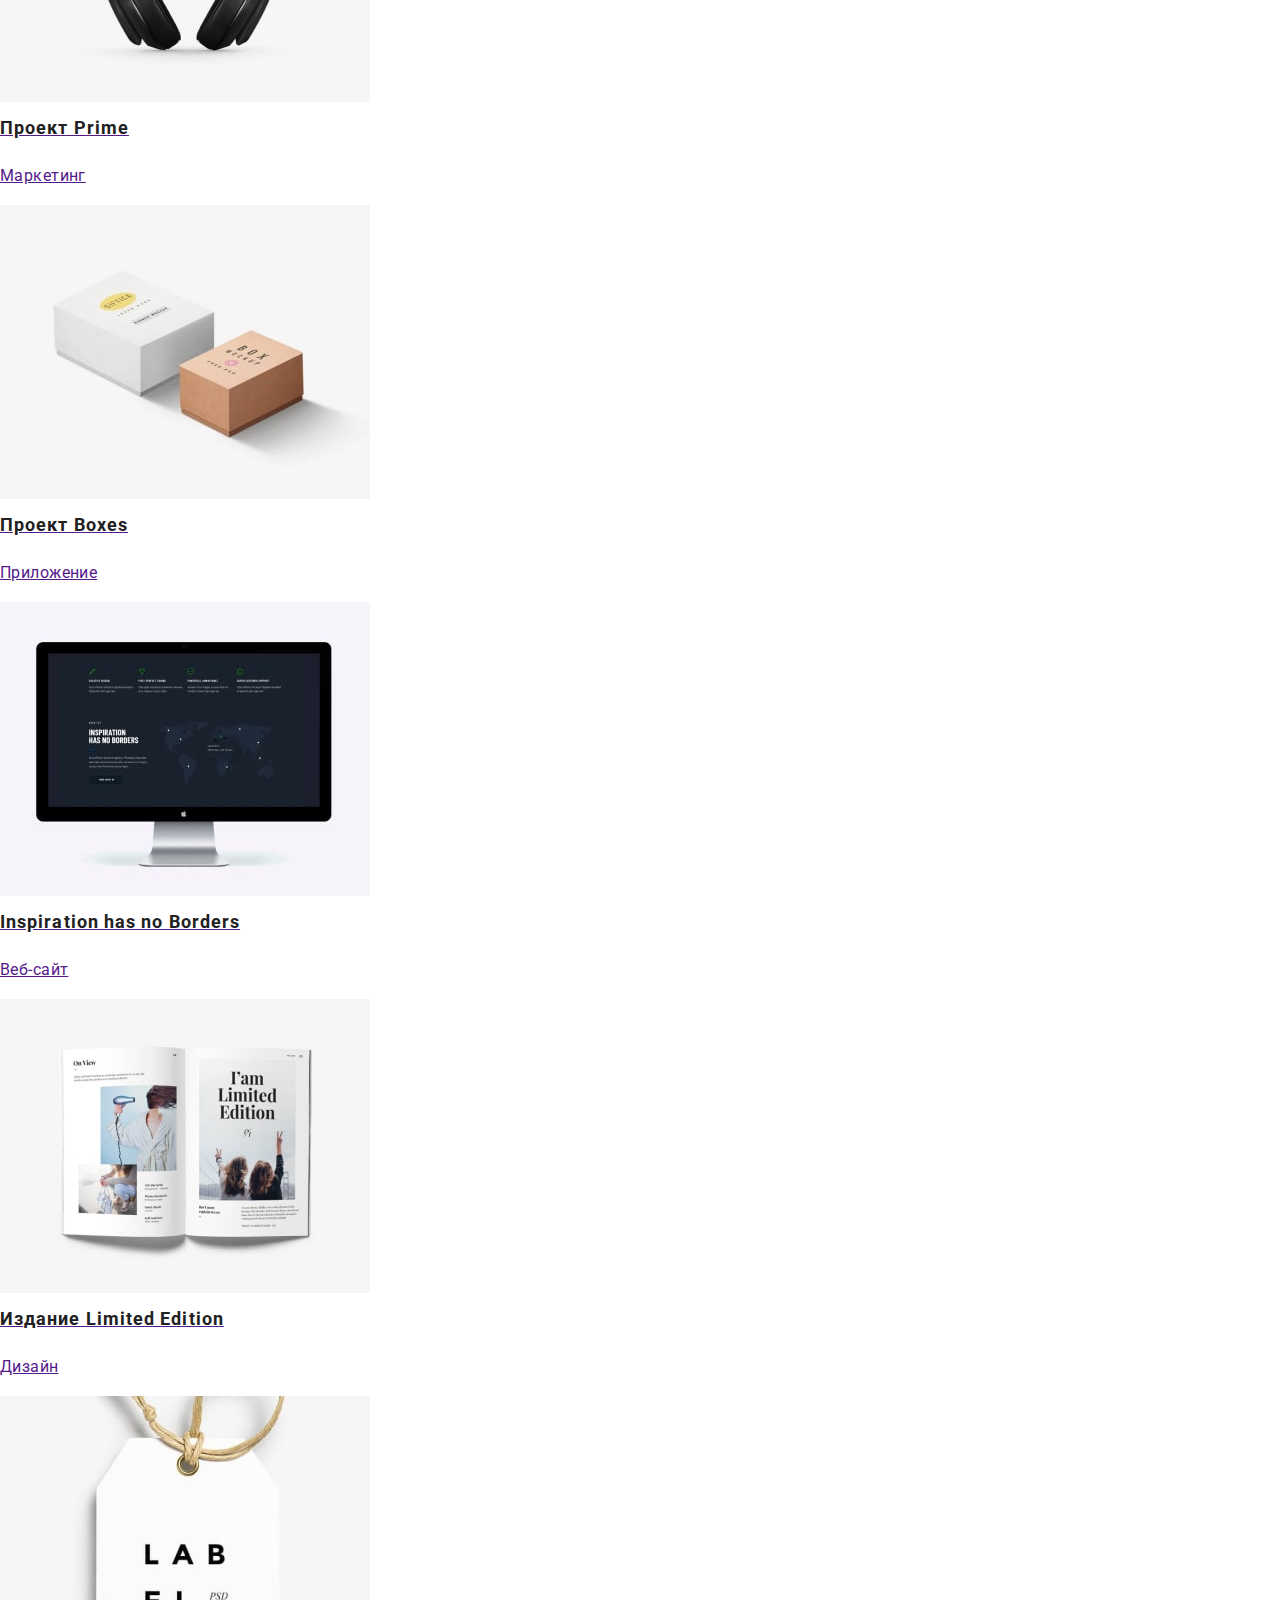
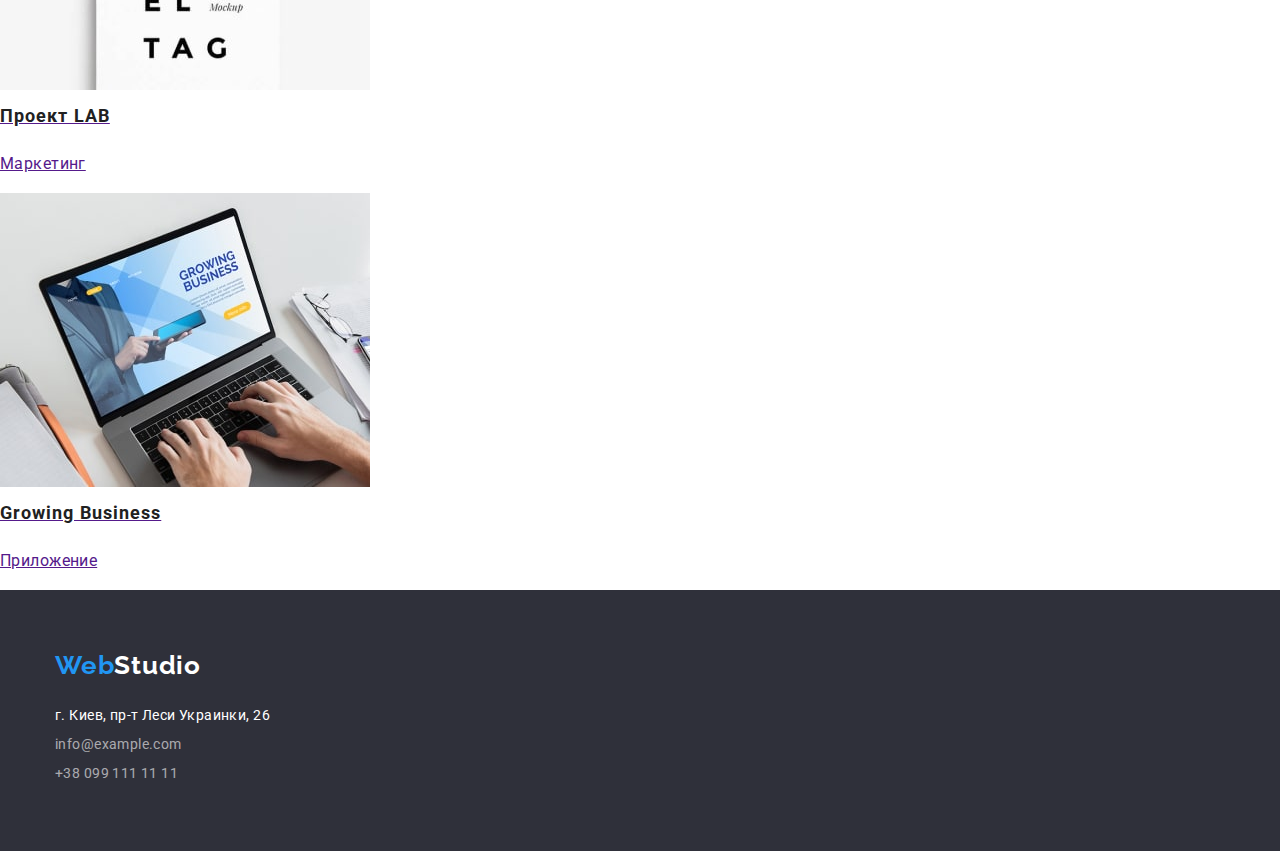
==== commit cce71dbd: "index page flex done" ====
--- a/portfolio.html
+++ b/portfolio.html
@@ -22,31 +22,31 @@
   </head>
   <body>
     <header class="header">
-      <div class="container">
+      <div class="menu container">
+        <!-- Logo -->
+        <a class="link logo" href="./index.html"
+          >Web<span class="header-logo logo-black">Studio</span></a
+        >
         <nav class="nav">
-          <!-- Logo -->
-          <a class="link logo" href="./index.html"
-            >Web<span class="header-logo logo-black">Studio</span></a
-          >
           <!-- Navigation -->
           <ul class="nav-list list">
-            <li><a class="nav-item link" href="./index.html">Студия</a></li>
-            <li>
-              <a class="nav-item link" href="./portfolio.html">Портфолио</a>
+            <li class="nav-item">
+              <a class="link" href="./index.html">Студия</a>
             </li>
-            <li><a class="nav-item link" href="">Контакты</a></li>
+            <li class="nav-item">
+              <a class="link" href="./portfolio.html">Портфолио</a>
+            </li>
+            <li class="nav-item"><a class="link" href="">Контакты</a></li>
           </ul>
         </nav>
         <ul class="auth-list list">
           <!-- email -->
-          <li>
-            <a class="auth-item link" href="mailto:info@devstudio.com"
-              >info@devstudio.com</a
-            >
+          <li class="auth-item">
+            <a class="link" href="mailto:info@devstudio.com">info@devstudio.com</a>
           </li>
           <!-- Phone -->
-          <li>
-            <a class="auth-item link" href="tel:+380961111111">+380961111111</a>
+          <li class="auth-item">
+            <a class="link" href="tel:+380961111111">+38 096 111 11 11</a>
           </li>
         </ul>
       </div>
@@ -76,110 +76,63 @@
         <ul class="portfolio-list list">
           <li class="portfolio-item">
             <a href="" target="_blank" rel="noopener nofollow noreferrer">
-              <img
-                src="./images/portfolio/tehnokryak.jpg"
-                alt=""
-                width="370"
-                height="294"
-              />
+              <img src="./images/portfolio/tehnokryak.jpg" alt="" width="370" height="294" />
               <h2 class="portfolio-title title">Технокряк</h2>
               <p>Веб-сайт</p>
             </a>
           </li>
           <li class="portfolio-item">
             <a href="" target="_blank" rel="noopener nofollow noreferrer">
-              <img
-                src="./images/portfolio/new-orlean.jpg"
-                alt=""
-                width="370"
-                height="294"
-              />
-              <h2 class="portfolio-title title">
-                Постер New Orlean vs Golden Star
-              </h2>
+              <img src="./images/portfolio/new-orlean.jpg" alt="" width="370" height="294" />
+              <h2 class="portfolio-title title">Постер New Orlean vs Golden Star</h2>
               <p>Дизайн</p>
             </a>
           </li>
           <li class="portfolio-item">
             <a href="" target="_blank" rel="noopener nofollow noreferrer">
-              <img
-                src="./images/portfolio/seafood.jpg"
-                alt=""
-                width="370"
-                height="294"
-              />
+              <img src="./images/portfolio/seafood.jpg" alt="" width="370" height="294" />
               <h2 class="portfolio-title title">Ресторан Seafood</h2>
               <p>Приложение</p>
             </a>
           </li>
           <li class="portfolio-item">
             <a href="" target="_blank" rel="noopener nofollow noreferrer">
-              <img
-                src="./images/portfolio/prime.jpg"
-                alt=""
-                width="370"
-                height="294"
-              />
+              <img src="./images/portfolio/prime.jpg" alt="" width="370" height="294" />
               <h2 class="portfolio-title title">Проект Prime</h2>
               <p>Маркетинг</p>
             </a>
           </li>
           <li class="portfolio-item">
             <a href="" target="_blank" rel="noopener nofollow noreferrer">
-              <img
-                src="./images/portfolio/boxes.jpg"
-                alt=""
-                width="370"
-                height="294"
-              />
+              <img src="./images/portfolio/boxes.jpg" alt="" width="370" height="294" />
               <h2 class="portfolio-title title">Проект Boxes</h2>
               <p>Приложение</p>
             </a>
           </li>
           <li class="portfolio-item">
             <a href="" target="_blank" rel="noopener nofollow noreferrer">
-              <img
-                src="./images/portfolio/inspiration.jpg"
-                alt=""
-                width="370"
-                height="294"
-              />
+              <img src="./images/portfolio/inspiration.jpg" alt="" width="370" height="294" />
               <h2 class="portfolio-title title">Inspiration has no Borders</h2>
               <p>Веб-сайт</p>
             </a>
           </li>
           <li class="portfolio-item">
             <a href="" target="_blank" rel="noopener nofollow noreferrer">
-              <img
-                src="./images/portfolio/limited-edition.jpg"
-                alt=""
-                width="370"
-                height="294"
-              />
+              <img src="./images/portfolio/limited-edition.jpg" alt="" width="370" height="294" />
               <h2 class="portfolio-title title">Издание Limited Edition</h2>
               <p>Дизайн</p>
             </a>
           </li>
           <li class="portfolio-item">
             <a href="" target="_blank" rel="noopener nofollow noreferrer">
-              <img
-                src="./images/portfolio/lab.jpg"
-                alt=""
-                width="370"
-                height="294"
-              />
+              <img src="./images/portfolio/lab.jpg" alt="" width="370" height="294" />
               <h2 class="portfolio-title title">Проект LAB</h2>
               <p>Маркетинг</p>
             </a>
           </li>
           <li class="portfolio-item">
             <a href="" target="_blank" rel="noopener nofollow noreferrer">
-              <img
-                src="./images/portfolio/growing-business.jpg"
-                alt=""
-                width="370"
-                height="294"
-              />
+              <img src="./images/portfolio/growing-business.jpg" alt="" width="370" height="294" />
               <h2 class="portfolio-title title">Growing Business</h2>
               <p>Приложение</p>
             </a>
@@ -190,35 +143,31 @@
     <footer class="footer">
       <div class="container">
         <!-- Logo -->
-      <a class="link logo" href="./index.html"
-        >Web<span class="logo-white">Studio</span></a
-      >
-      <!-- Address -->
-      <address class="address">
-        <ul class="list address-list">
-          <li>
-            <a
-              class="address-link link"
-              href="https://goo.gl/maps/jnasmkMAZztD2F1y9"
-              target="_blank"
-              rel="noopener nofollow noreferrer"
-              >г. Киев, пр-т Леси Украинки, 26</a
-            >
-          </li>
-          <li>
-            <a class="address-link link" href="mailto:info@example.com"
-              >info@example.com</a
-            >
-          </li>
-          <!-- Phone -->
-          <li>
-            <a class="address-link link" href="tel:+380991111111"
-              >+38 099 111 11 11</a
-            >
-          </li>
-        </ul>
+        <a class="footer-logo link logo" href="./index.html"
+          >Web<span class="logo-white">Studio</span></a
+        >
+        <!-- Address -->
+        <address class="address">
+          <ul class="list address-list">
+            <li class="item">
+              <a
+                class="address-link link"
+                href="https://goo.gl/maps/jnasmkMAZztD2F1y9"
+                target="_blank"
+                rel="noopener nofollow noreferrer"
+                >г. Киев, пр-т Леси Украинки, 26</a
+              >
+            </li>
+            <li class="item">
+              <a class="address-link link" href="mailto:info@example.com">info@example.com</a>
+            </li>
+            <!-- Phone -->
+            <li class="item">
+              <a class="address-link link" href="tel:+380991111111">+38 099 111 11 11</a>
+            </li>
+          </ul>
+        </address>
       </div>
-      </address>
     </footer>
   </body>
 </html>
--- a/css/styles.css
+++ b/css/styles.css
@@ -38,7 +38,7 @@
   padding: 0px 15px;
   margin-left: auto;
   margin-right: auto;
-  outline: solid tomato;
+  /* outline: solid tomato; */
 }
 body {
   margin: 0px;
@@ -87,6 +87,7 @@
 
 /* .nav {
 } */
+
 .header {
   font-weight: 500;
   line-height: 1.1;
@@ -101,6 +102,7 @@
   font-size: 26px;
   font-weight: 700;
   line-height: 1.2;
+  letter-spacing: 0.03em;
   color: var(--accent);
 }
 .logo-black {
@@ -112,9 +114,9 @@
 }
 
 .nav {
-  /* display: flex;
-  justify-content: space-evenly; */
-}
+  margin-left: 93px;
+}
+
 .nav-list {
   display: flex;
   color: var(--text-dark-gray);
@@ -143,6 +145,7 @@
 }
 .auth-list {
   display: flex;
+  margin-left: auto;
 }
 .auth-list .auth-item + .auth-item {
   margin-left: 50px;
@@ -205,8 +208,16 @@
   line-height: 1.1;
   text-transform: uppercase;
 }
-/* .specifics-list {
-} */
+.specifics-list {
+  display: flex;
+}
+
+.specifics-item {
+  width: 270px;
+}
+.specifics-list .specifics-item:not(:last-child) {
+  margin-right: 30px;
+}
 .specifics-list p {
   margin-top: 0px;
   margin-bottom: 0px;
@@ -215,16 +226,23 @@
 
 /* .preview {
 } */
-.preview-title,
-.team-title {
+.section-title {
   padding-bottom: 50px;
   font-weight: 700;
   font-size: 36px;
   line-height: 1.2;
   text-align: center;
-}
-/* .preview-list {
-} */
+  letter-spacing: 0.03em;
+}
+.preview-list {
+  display: flex;
+}
+.preview-list > .item {
+  height: 294px;
+}
+.preview-list > .item:not(:last-child) {
+  margin-right: 30px;
+}
 
 /* team */
 .team {
@@ -232,20 +250,36 @@
 }
 /* .team-title {
 } */
-/* .team-list {
-} */
+.team-list {
+  display: flex;
+}
+.team-list > .item {
+  display: block;
+  background-color: var(--background-white);
+  box-shadow: 0px 1px 3px rgba(0, 0, 0, 0.12), 0px 1px 1px rgba(0, 0, 0, 0.14),
+    0px 2px 1px rgba(0, 0, 0, 0.2);
+  /* border-bottom-right-radius: 4px;
+  border-bottom-left-radius: 4px; */
+  border-radius: 0px 0px 4px 4px;
+}
+.team-list > .item:not(:last-child) {
+  margin-right: 30px;
+}
+.team-list .photo {
+  margin-bottom: 20px;
+}
 .team-worker,
 .team-description {
   font-weight: 500;
   font-size: 16px;
   text-align: center;
 }
-.team-worker {
+/* .team-worker {
   margin-bottom: 10px;
-}
+} */
 .team-description {
   margin-top: 0px;
-  margin-bottom: 0px;
+  margin-bottom: 25px;
 }
 
 /* footer */
@@ -254,6 +288,10 @@
   padding-bottom: 60px;
   background-color: var(--background-dark-gray);
 }
+.footer-logo {
+  display: block;
+  margin-bottom: 23px;
+}
 .logo-white {
   color: var(--text-white);
 }
@@ -276,6 +314,13 @@
 .address-link:focus {
   color: var(--accent);
 }
+.address-list > .item {
+  display: block;
+  margin-bottom: 5px;
+}
+.address-link > .item:not(:last-child) {
+}
+
 /* -------------------------------------------------------------------------------------------------------------------- */
 /* Page Portfolio */
 /* .portfolio {
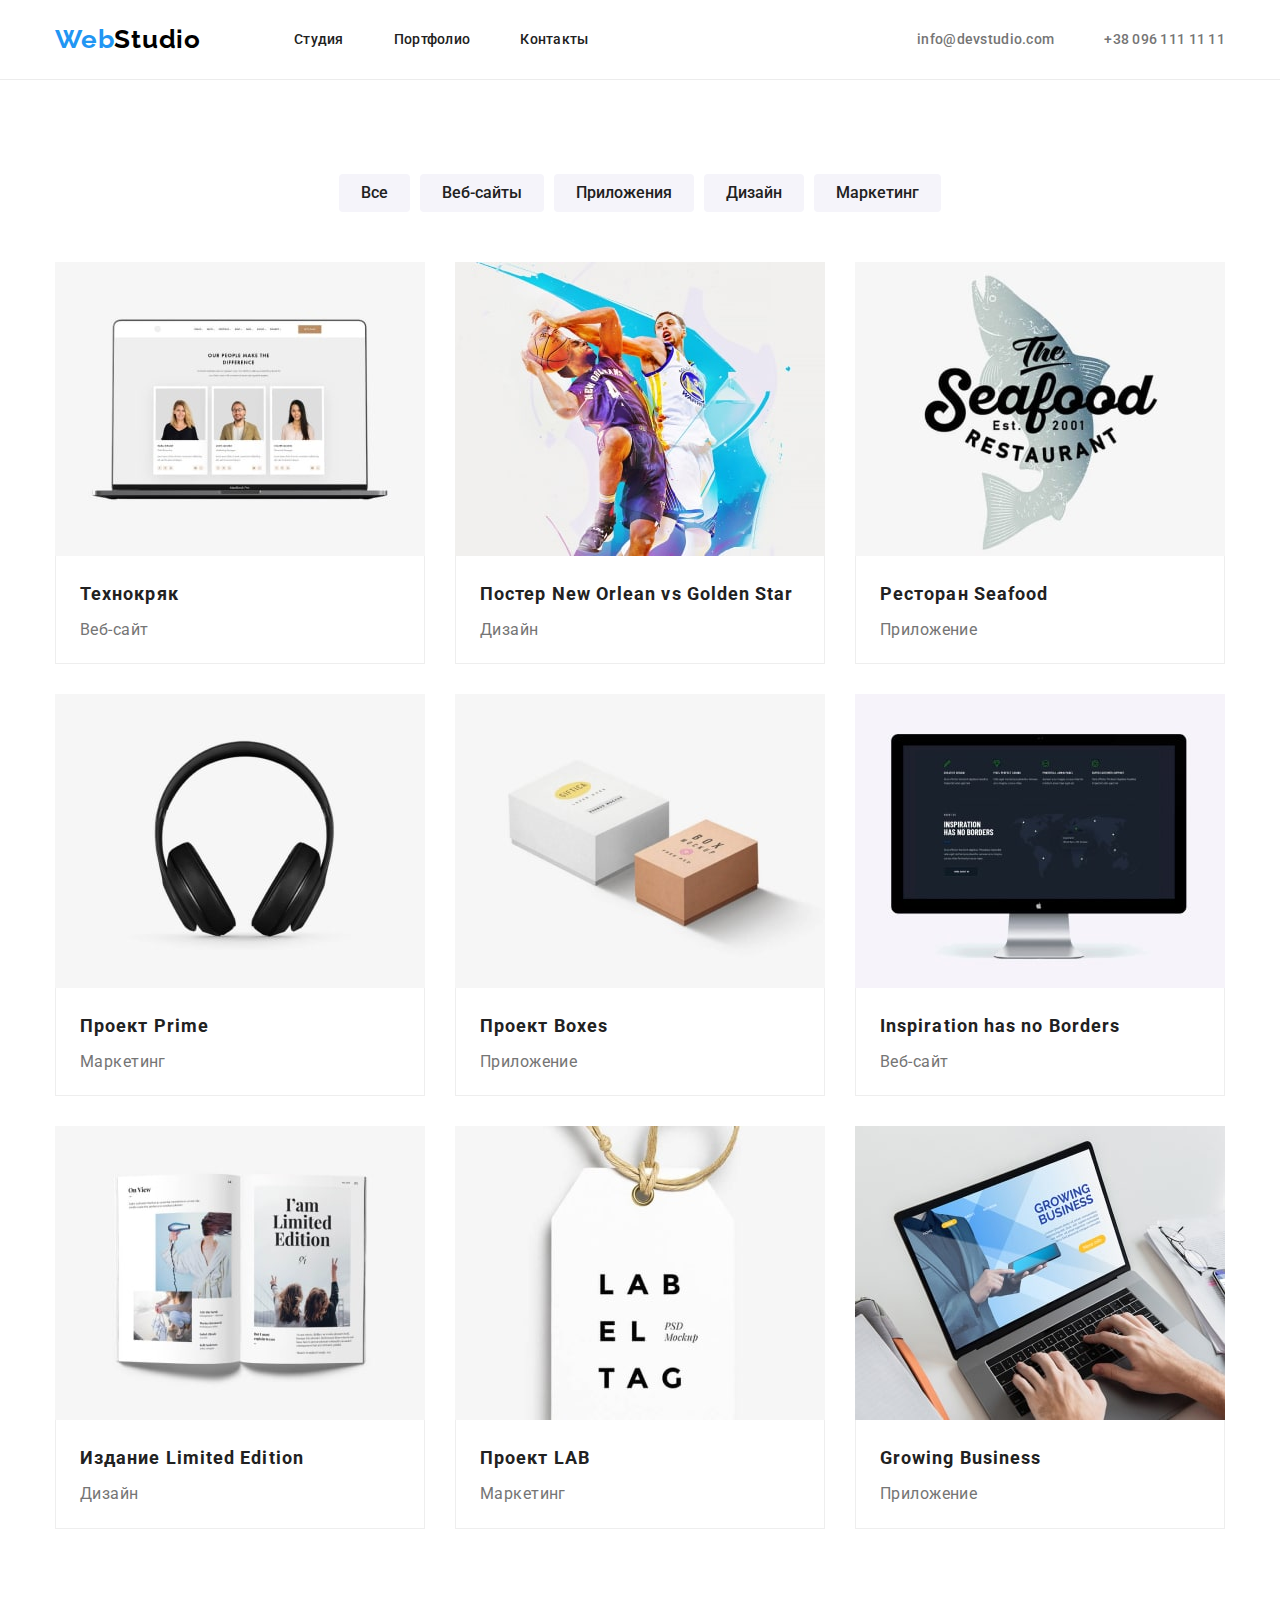
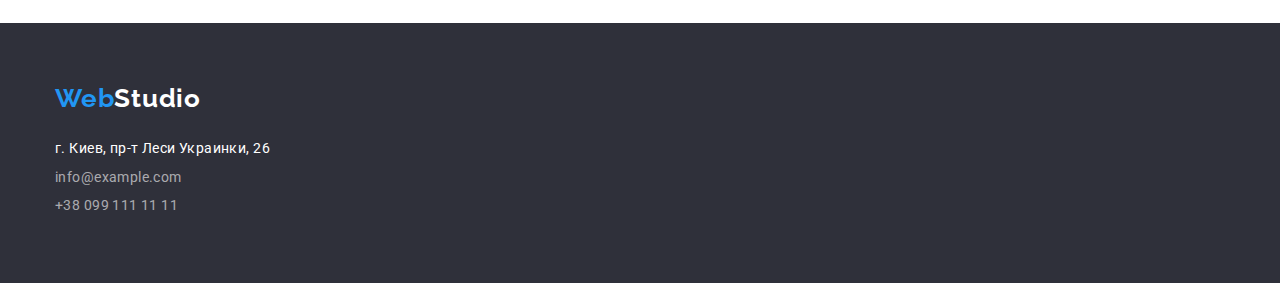
==== commit 39fa09de: "portfolio page flex" ====
--- a/portfolio.html
+++ b/portfolio.html
@@ -52,7 +52,7 @@
       </div>
     </header>
     <main>
-      <section class="portfolio">
+      <section class="portfolio container section">
         <h1 class="visually-hidden">Портфолио</h1>
         <!-- filter -->
         <ul class="filter-list list">
@@ -75,66 +75,129 @@
         <!-- cards -->
         <ul class="portfolio-list list">
           <li class="portfolio-item">
-            <a href="" target="_blank" rel="noopener nofollow noreferrer">
+            <a
+              class="portfolio-link link"
+              href=""
+              target="_blank"
+              rel="noopener nofollow noreferrer"
+            >
               <img src="./images/portfolio/tehnokryak.jpg" alt="" width="370" height="294" />
+            </a>
+            <div class="card-text">
               <h2 class="portfolio-title title">Технокряк</h2>
               <p>Веб-сайт</p>
-            </a>
-          </li>
-          <li class="portfolio-item">
-            <a href="" target="_blank" rel="noopener nofollow noreferrer">
+            </div>
+          </li>
+          <li class="portfolio-item">
+            <a
+              class="portfolio-link link"
+              href=""
+              target="_blank"
+              rel="noopener nofollow noreferrer"
+            >
               <img src="./images/portfolio/new-orlean.jpg" alt="" width="370" height="294" />
-              <h2 class="portfolio-title title">Постер New Orlean vs Golden Star</h2>
-              <p>Дизайн</p>
-            </a>
-          </li>
-          <li class="portfolio-item">
-            <a href="" target="_blank" rel="noopener nofollow noreferrer">
+              <div class="card-text">
+                <h2 class="portfolio-title title">Постер New Orlean vs Golden Star</h2>
+                <p>Дизайн</p>
+              </div>
+            </a>
+          </li>
+          <li class="portfolio-item">
+            <a
+              class="portfolio-link link"
+              href=""
+              target="_blank"
+              rel="noopener nofollow noreferrer"
+            >
               <img src="./images/portfolio/seafood.jpg" alt="" width="370" height="294" />
-              <h2 class="portfolio-title title">Ресторан Seafood</h2>
-              <p>Приложение</p>
-            </a>
-          </li>
-          <li class="portfolio-item">
-            <a href="" target="_blank" rel="noopener nofollow noreferrer">
+              <div class="card-text">
+                <h2 class="portfolio-title title">Ресторан Seafood</h2>
+                <p>Приложение</p>
+              </div>
+            </a>
+          </li>
+          <li class="portfolio-item">
+            <a
+              class="portfolio-link link"
+              href=""
+              target="_blank"
+              rel="noopener nofollow noreferrer"
+            >
               <img src="./images/portfolio/prime.jpg" alt="" width="370" height="294" />
-              <h2 class="portfolio-title title">Проект Prime</h2>
-              <p>Маркетинг</p>
-            </a>
-          </li>
-          <li class="portfolio-item">
-            <a href="" target="_blank" rel="noopener nofollow noreferrer">
+              <div class="card-text">
+                <h2 class="portfolio-title title">Проект Prime</h2>
+                <p>Маркетинг</p>
+              </div>
+            </a>
+          </li>
+          <li class="portfolio-item">
+            <a
+              class="portfolio-link link"
+              href=""
+              target="_blank"
+              rel="noopener nofollow noreferrer"
+            >
               <img src="./images/portfolio/boxes.jpg" alt="" width="370" height="294" />
-              <h2 class="portfolio-title title">Проект Boxes</h2>
-              <p>Приложение</p>
-            </a>
-          </li>
-          <li class="portfolio-item">
-            <a href="" target="_blank" rel="noopener nofollow noreferrer">
+              <div class="card-text">
+                <h2 class="portfolio-title title">Проект Boxes</h2>
+                <p>Приложение</p>
+              </div>
+            </a>
+          </li>
+          <li class="portfolio-item">
+            <a
+              class="portfolio-link link"
+              href=""
+              target="_blank"
+              rel="noopener nofollow noreferrer"
+            >
               <img src="./images/portfolio/inspiration.jpg" alt="" width="370" height="294" />
-              <h2 class="portfolio-title title">Inspiration has no Borders</h2>
-              <p>Веб-сайт</p>
-            </a>
-          </li>
-          <li class="portfolio-item">
-            <a href="" target="_blank" rel="noopener nofollow noreferrer">
+              <div class="card-text">
+                <h2 class="portfolio-title title">Inspiration has no Borders</h2>
+                <p>Веб-сайт</p>
+              </div>
+            </a>
+          </li>
+          <li class="portfolio-item">
+            <a
+              class="portfolio-link link"
+              href=""
+              target="_blank"
+              rel="noopener nofollow noreferrer"
+            >
               <img src="./images/portfolio/limited-edition.jpg" alt="" width="370" height="294" />
-              <h2 class="portfolio-title title">Издание Limited Edition</h2>
-              <p>Дизайн</p>
-            </a>
-          </li>
-          <li class="portfolio-item">
-            <a href="" target="_blank" rel="noopener nofollow noreferrer">
+              <div class="card-text">
+                <h2 class="portfolio-title title">Издание Limited Edition</h2>
+                <p>Дизайн</p>
+              </div>
+            </a>
+          </li>
+          <li class="portfolio-item">
+            <a
+              class="portfolio-link link"
+              href=""
+              target="_blank"
+              rel="noopener nofollow noreferrer"
+            >
               <img src="./images/portfolio/lab.jpg" alt="" width="370" height="294" />
-              <h2 class="portfolio-title title">Проект LAB</h2>
-              <p>Маркетинг</p>
-            </a>
-          </li>
-          <li class="portfolio-item">
-            <a href="" target="_blank" rel="noopener nofollow noreferrer">
+              <div class="card-text">
+                <h2 class="portfolio-title title">Проект LAB</h2>
+                <p>Маркетинг</p>
+              </div>
+            </a>
+          </li>
+          <li class="portfolio-item">
+            <a
+              class="portfolio-link link"
+              href=""
+              target="_blank"
+              rel="noopener nofollow noreferrer"
+            >
               <img src="./images/portfolio/growing-business.jpg" alt="" width="370" height="294" />
-              <h2 class="portfolio-title title">Growing Business</h2>
-              <p>Приложение</p>
+              <div class="card-text">
+                <h2 class="portfolio-title title">Growing Business</h2>
+                <p>Приложение</p>
+              </div>
             </a>
           </li>
         </ul>
--- a/css/styles.css
+++ b/css/styles.css
@@ -18,6 +18,7 @@
   --accent-hover: #188ce8;
   --font-main: Roboto, sans-serif;
   --font-decor: Raleway, Segoe UI, sans-serif;
+  --border-gray: rgba(236, 236, 236, 1);
 }
 
 /* Fonts Palet*/
@@ -92,6 +93,7 @@
   font-weight: 500;
   line-height: 1.1;
   letter-spacing: 0.02em;
+  border-bottom: 1px solid var(--border-gray);
 }
 .menu {
   display: flex;
@@ -158,13 +160,21 @@
 }
 
 /* main */
+
+.hero.section {
+  padding-top: 200px;
+  padding-bottom: 200px;
+}
 .hero {
   background-color: var(--background-dark-gray);
   text-align: center;
 }
 .hero-title {
+  width: 696px;
   margin-top: 0px;
   margin-bottom: 30px;
+  margin-right: auto;
+  margin-left: auto;
 
   font-weight: 900;
   font-size: 44px;
@@ -327,9 +337,19 @@
 } */
 /* filter */
 
-/* .filter-list {
-} */
+.filter-list {
+  display: flex;
+  justify-content: center;
+  margin-bottom: 50px;
+}
 /* .filter-item {
+} */
+.filter-list .filter-item:not(:last-child) {
+  margin-right: 10px;
+}
+
+/* .nav-list .nav-item:not(:last-child) {
+  margin-right: 50px;
 } */
 .filter-button {
   font-family: var(--font-main);
@@ -337,20 +357,44 @@
   font-size: 16px;
   line-height: 1.6;
   text-align: center;
+
   color: var(--text-dark-gray);
   background-color: var(--background-light-gray);
   border: none;
-}
+  border-radius: 4px;
+  padding: 6px 22px;
+}
+
 .filter-button:hover,
 .filter-button:focus {
   color: var(--text-white);
   background-color: var(--accent);
+  box-shadow: 0px 3px 1px rgba(0, 0, 0, 0.1), 0px 1px 2px rgba(0, 0, 0, 0.08),
+    0px 2px 2px rgba(0, 0, 0, 0.12);
 }
 /* Portfolio */
-/* .portfolio-list {
-} */
+.portfolio-list {
+  display: flex;
+  flex-wrap: wrap;
+  justify-content: center;
+}
+.portfolio-item {
+  width: 370px;
+  /* background-color: var(--background-light-gray); */
+
+  margin-right: 30px;
+  margin-bottom: 30px;
+}
+.portfolio-item:nth-child(3n) {
+  margin-right: 0px;
+}
+.portfolio-item:nth-last-child(-n + 3) {
+  margin-bottom: 0px;
+}
 .portfolio-item p {
   font-size: 16px;
+  margin-bottom: 0px;
+  margin-top: 0px;
 }
 .portfolio-title {
   font-weight: 700;
@@ -358,4 +402,14 @@
   line-height: 2;
   letter-spacing: 0.06em;
   color: var(--text-dark-gray);
-}
+  margin-bottom: 4px;
+}
+.portfolio-link > img {
+  display: block;
+}
+.card-text {
+  padding: 20px 24px;
+  border-right: 1px solid #eeeeee;
+  border-bottom: 1px solid #eeeeee;
+  border-left: 1px solid #eeeeee;
+}
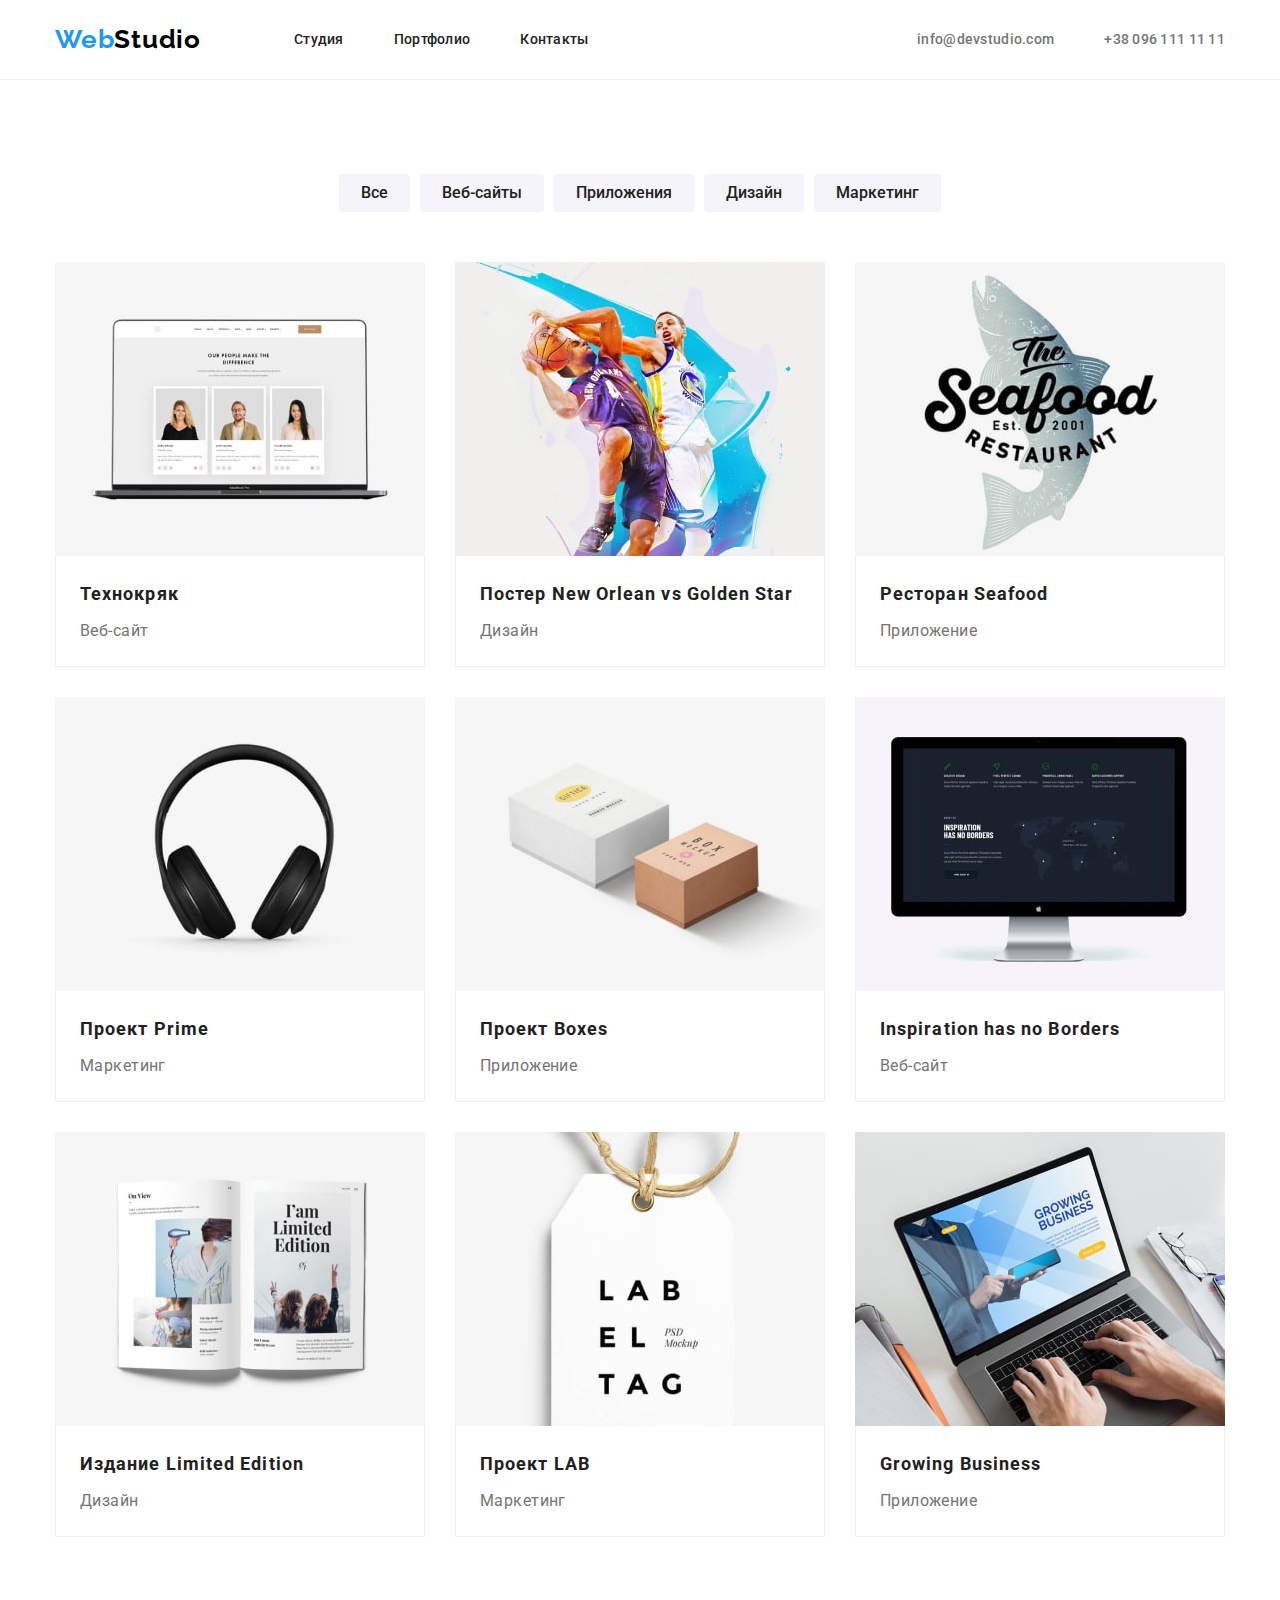
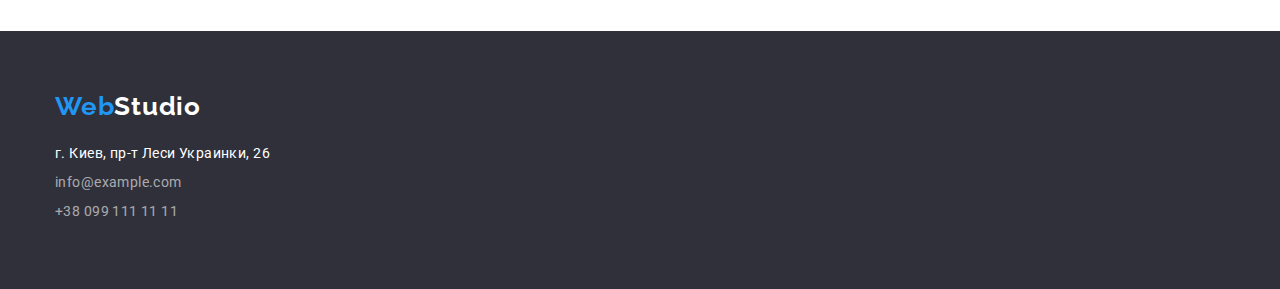
==== commit 05cea197: "Edit card-set" ====
--- a/portfolio.html
+++ b/portfolio.html
@@ -52,155 +52,164 @@
       </div>
     </header>
     <main>
-      <section class="portfolio container section">
-        <h1 class="visually-hidden">Портфолио</h1>
-        <!-- filter -->
-        <ul class="filter-list list">
-          <li class="filter-item">
-            <button class="filter-button" type="button">Все</button>
-          </li>
-          <li class="filter-item">
-            <button class="filter-button" type="button">Веб-сайты</button>
-          </li>
-          <li class="filter-item">
-            <button class="filter-button" type="button">Приложения</button>
-          </li>
-          <li class="filter-item">
-            <button class="filter-button" type="button">Дизайн</button>
-          </li>
-          <li class="filter-item">
-            <button class="filter-button" type="button">Маркетинг</button>
-          </li>
-        </ul>
-        <!-- cards -->
-        <ul class="portfolio-list list">
-          <li class="portfolio-item">
-            <a
-              class="portfolio-link link"
-              href=""
-              target="_blank"
-              rel="noopener nofollow noreferrer"
-            >
-              <img src="./images/portfolio/tehnokryak.jpg" alt="" width="370" height="294" />
-            </a>
-            <div class="card-text">
-              <h2 class="portfolio-title title">Технокряк</h2>
-              <p>Веб-сайт</p>
-            </div>
-          </li>
-          <li class="portfolio-item">
-            <a
-              class="portfolio-link link"
-              href=""
-              target="_blank"
-              rel="noopener nofollow noreferrer"
-            >
-              <img src="./images/portfolio/new-orlean.jpg" alt="" width="370" height="294" />
+      <section class="portfolio section">
+        <div class="container">
+          <h1 class="visually-hidden">Портфолио</h1>
+          <!-- filter -->
+          <ul class="filter-list list">
+            <li class="filter-item">
+              <button class="filter-button" type="button">Все</button>
+            </li>
+            <li class="filter-item">
+              <button class="filter-button" type="button">Веб-сайты</button>
+            </li>
+            <li class="filter-item">
+              <button class="filter-button" type="button">Приложения</button>
+            </li>
+            <li class="filter-item">
+              <button class="filter-button" type="button">Дизайн</button>
+            </li>
+            <li class="filter-item">
+              <button class="filter-button" type="button">Маркетинг</button>
+            </li>
+          </ul>
+          <!-- cards -->
+          <ul class="portfolio-list list card-set">
+            <li class="portfolio-item card-item">
+              <a
+                class="portfolio-link link"
+                href=""
+                target="_blank"
+                rel="noopener nofollow noreferrer"
+              >
+                <img src="./images/portfolio/tehnokryak.jpg" alt="" />
+              </a>
               <div class="card-text">
-                <h2 class="portfolio-title title">Постер New Orlean vs Golden Star</h2>
-                <p>Дизайн</p>
-              </div>
-            </a>
-          </li>
-          <li class="portfolio-item">
-            <a
-              class="portfolio-link link"
-              href=""
-              target="_blank"
-              rel="noopener nofollow noreferrer"
-            >
-              <img src="./images/portfolio/seafood.jpg" alt="" width="370" height="294" />
-              <div class="card-text">
-                <h2 class="portfolio-title title">Ресторан Seafood</h2>
-                <p>Приложение</p>
-              </div>
-            </a>
-          </li>
-          <li class="portfolio-item">
-            <a
-              class="portfolio-link link"
-              href=""
-              target="_blank"
-              rel="noopener nofollow noreferrer"
-            >
-              <img src="./images/portfolio/prime.jpg" alt="" width="370" height="294" />
-              <div class="card-text">
-                <h2 class="portfolio-title title">Проект Prime</h2>
-                <p>Маркетинг</p>
-              </div>
-            </a>
-          </li>
-          <li class="portfolio-item">
-            <a
-              class="portfolio-link link"
-              href=""
-              target="_blank"
-              rel="noopener nofollow noreferrer"
-            >
-              <img src="./images/portfolio/boxes.jpg" alt="" width="370" height="294" />
-              <div class="card-text">
-                <h2 class="portfolio-title title">Проект Boxes</h2>
-                <p>Приложение</p>
-              </div>
-            </a>
-          </li>
-          <li class="portfolio-item">
-            <a
-              class="portfolio-link link"
-              href=""
-              target="_blank"
-              rel="noopener nofollow noreferrer"
-            >
-              <img src="./images/portfolio/inspiration.jpg" alt="" width="370" height="294" />
-              <div class="card-text">
-                <h2 class="portfolio-title title">Inspiration has no Borders</h2>
+                <h2 class="portfolio-title title">Технокряк</h2>
                 <p>Веб-сайт</p>
               </div>
-            </a>
-          </li>
-          <li class="portfolio-item">
-            <a
-              class="portfolio-link link"
-              href=""
-              target="_blank"
-              rel="noopener nofollow noreferrer"
-            >
-              <img src="./images/portfolio/limited-edition.jpg" alt="" width="370" height="294" />
-              <div class="card-text">
-                <h2 class="portfolio-title title">Издание Limited Edition</h2>
-                <p>Дизайн</p>
-              </div>
-            </a>
-          </li>
-          <li class="portfolio-item">
-            <a
-              class="portfolio-link link"
-              href=""
-              target="_blank"
-              rel="noopener nofollow noreferrer"
-            >
-              <img src="./images/portfolio/lab.jpg" alt="" width="370" height="294" />
-              <div class="card-text">
-                <h2 class="portfolio-title title">Проект LAB</h2>
-                <p>Маркетинг</p>
-              </div>
-            </a>
-          </li>
-          <li class="portfolio-item">
-            <a
-              class="portfolio-link link"
-              href=""
-              target="_blank"
-              rel="noopener nofollow noreferrer"
-            >
-              <img src="./images/portfolio/growing-business.jpg" alt="" width="370" height="294" />
-              <div class="card-text">
-                <h2 class="portfolio-title title">Growing Business</h2>
-                <p>Приложение</p>
-              </div>
-            </a>
-          </li>
-        </ul>
+            </li>
+
+            <li class="portfolio-item card-item">
+              <a
+                class="portfolio-link link"
+                href=""
+                target="_blank"
+                rel="noopener nofollow noreferrer"
+              >
+                <img src="./images/portfolio/new-orlean.jpg" alt="" />
+                <div class="card-text">
+                  <h2 class="portfolio-title title">Постер New Orlean vs Golden Star</h2>
+                  <p>Дизайн</p>
+                </div>
+              </a>
+            </li>
+
+            <li class="portfolio-item card-item">
+              <a
+                class="portfolio-link link"
+                href=""
+                target="_blank"
+                rel="noopener nofollow noreferrer"
+              >
+                <img src="./images/portfolio/seafood.jpg" alt="" />
+                <div class="card-text">
+                  <h2 class="portfolio-title title">Ресторан Seafood</h2>
+                  <p>Приложение</p>
+                </div>
+              </a>
+            </li>
+            <li class="portfolio-item card-item">
+              <a
+                class="portfolio-link link"
+                href=""
+                target="_blank"
+                rel="noopener nofollow noreferrer"
+              >
+                <img src="./images/portfolio/prime.jpg" alt="" />
+                <div class="card-text">
+                  <h2 class="portfolio-title title">Проект Prime</h2>
+                  <p>Маркетинг</p>
+                </div>
+              </a>
+            </li>
+
+            <li class="portfolio-item card-item">
+              <a
+                class="portfolio-link link"
+                href=""
+                target="_blank"
+                rel="noopener nofollow noreferrer"
+              >
+                <img src="./images/portfolio/boxes.jpg" alt="" />
+                <div class="card-text">
+                  <h2 class="portfolio-title title">Проект Boxes</h2>
+                  <p>Приложение</p>
+                </div>
+              </a>
+            </li>
+
+            <li class="portfolio-item card-item">
+              <a
+                class="portfolio-link link"
+                href=""
+                target="_blank"
+                rel="noopener nofollow noreferrer"
+              >
+                <img src="./images/portfolio/inspiration.jpg" alt="" />
+                <div class="card-text">
+                  <h2 class="portfolio-title title">Inspiration has no Borders</h2>
+                  <p>Веб-сайт</p>
+                </div>
+              </a>
+            </li>
+
+            <li class="portfolio-item card-item">
+              <a
+                class="portfolio-link link"
+                href=""
+                target="_blank"
+                rel="noopener nofollow noreferrer"
+              >
+                <img src="./images/portfolio/limited-edition.jpg" alt="" />
+                <div class="card-text">
+                  <h2 class="portfolio-title title">Издание Limited Edition</h2>
+                  <p>Дизайн</p>
+                </div>
+              </a>
+            </li>
+
+            <li class="portfolio-item card-item">
+              <a
+                class="portfolio-link link"
+                href=""
+                target="_blank"
+                rel="noopener nofollow noreferrer"
+              >
+                <img src="./images/portfolio/lab.jpg" alt="" />
+                <div class="card-text">
+                  <h2 class="portfolio-title title">Проект LAB</h2>
+                  <p>Маркетинг</p>
+                </div>
+              </a>
+            </li>
+
+            <li class="portfolio-item card-item">
+              <a
+                class="portfolio-link link"
+                href=""
+                target="_blank"
+                rel="noopener nofollow noreferrer"
+              >
+                <img src="./images/portfolio/growing-business.jpg" alt="" />
+                <div class="card-text">
+                  <h2 class="portfolio-title title">Growing Business</h2>
+                  <p>Приложение</p>
+                </div>
+              </a>
+            </li>
+          </ul>
+        </div>
       </section>
     </main>
     <footer class="footer">
--- a/css/styles.css
+++ b/css/styles.css
@@ -19,6 +19,9 @@
   --font-main: Roboto, sans-serif;
   --font-decor: Raleway, Segoe UI, sans-serif;
   --border-gray: rgba(236, 236, 236, 1);
+  --card-gap: 30px;
+  --shadow: 0px 1px 3px rgba(0, 0, 0, 0.12), 0px 1px 1px rgba(0, 0, 0, 0.14),
+    0px 2px 1px rgba(0, 0, 0, 0.2);
 }
 
 /* Fonts Palet*/
@@ -51,6 +54,14 @@
   line-height: 1.7;
   letter-spacing: 0.03em;
 }
+img {
+  display: block;
+  max-width: 100%;
+}
+p {
+  margin-top: 0px;
+  margin-bottom: 0px;
+}
 .section {
   padding: 94px 0px;
 }
@@ -82,6 +93,17 @@
   margin: -1px;
 }
 
+.card-set {
+  display: flex;
+  flex-wrap: wrap;
+  margin-top: calc(-1 * var(--card-gap));
+  margin-left: calc(-1 * var(--card-gap));
+}
+.card-item {
+  margin-top: var(--card-gap);
+  margin-left: var(--card-gap);
+}
+
 /* --------------------------------------------------------------------------------------------------------------------- */
 /* Page Index */
 /* header */
@@ -107,16 +129,15 @@
   letter-spacing: 0.03em;
   color: var(--accent);
 }
+.header .logo {
+  margin-right: 93px;
+}
 .logo-black {
   color: var(--text-black);
 }
 .logo:hover .logo-black,
 .logo:focus .logo-black {
   color: var(--accent);
-}
-
-.nav {
-  margin-left: 93px;
 }
 
 .nav-list {
@@ -159,7 +180,7 @@
   color: var(--accent);
 }
 
-/* main */
+/* main________________________________________________ */
 
 .hero.section {
   padding-top: 200px;
@@ -178,7 +199,7 @@
 
   font-weight: 900;
   font-size: 44px;
-  line-height: 1.4;
+  line-height: 1.36;
   letter-spacing: 0.06em;
   text-transform: uppercase;
   color: var(--text-white);
@@ -205,7 +226,7 @@
   background-color: var(--accent-hover);
 }
 
-/* specifics */
+/* specifics________________________________________________ */
 
 .specifics {
   padding-bottom: 0px;
@@ -218,24 +239,9 @@
   line-height: 1.1;
   text-transform: uppercase;
 }
-.specifics-list {
-  display: flex;
-}
-
 .specifics-item {
-  width: 270px;
-}
-.specifics-list .specifics-item:not(:last-child) {
-  margin-right: 30px;
-}
-.specifics-list p {
-  margin-top: 0px;
-  margin-bottom: 0px;
-}
-/* preview */
-
-/* .preview {
-} */
+  flex-basis: calc(100% / 4 - var(--card-gap));
+}
 .section-title {
   padding-bottom: 50px;
   font-weight: 700;
@@ -245,51 +251,45 @@
   letter-spacing: 0.03em;
 }
 .preview-list {
-  display: flex;
-}
-.preview-list > .item {
-  height: 294px;
-}
-.preview-list > .item:not(:last-child) {
-  margin-right: 30px;
-}
-
-/* team */
+  flex-basis: calc(100% / 3 - var(--card-gap));
+}
+/* .preview-list > .item {
+
+} */
+
+/* team __________________________________________*/
 .team {
   background-color: var(--background-light-gray);
 }
 /* .team-title {
 } */
-.team-list {
-  display: flex;
-}
+/* .team-list {
+
+} */
 .team-list > .item {
   display: block;
   background-color: var(--background-white);
-  box-shadow: 0px 1px 3px rgba(0, 0, 0, 0.12), 0px 1px 1px rgba(0, 0, 0, 0.14),
-    0px 2px 1px rgba(0, 0, 0, 0.2);
-  /* border-bottom-right-radius: 4px;
-  border-bottom-left-radius: 4px; */
+  box-shadow: var(--shadow);
   border-radius: 0px 0px 4px 4px;
-}
-.team-list > .item:not(:last-child) {
-  margin-right: 30px;
-}
+  width: calc(100% / 4 - var(--card-gap));
+}
+
 .team-list .photo {
   margin-bottom: 20px;
+}
+.team-worker {
+  margin-bottom: 10px;
 }
 .team-worker,
 .team-description {
   font-weight: 500;
   font-size: 16px;
+  line-height: 1.1875;
   text-align: center;
 }
-/* .team-worker {
-  margin-bottom: 10px;
-} */
-.team-description {
-  margin-top: 0px;
-  margin-bottom: 25px;
+
+.team-list .card-text {
+  padding: 30px;
 }
 
 /* footer */
@@ -300,7 +300,7 @@
 }
 .footer-logo {
   display: block;
-  margin-bottom: 23px;
+  margin-bottom: 20px;
 }
 .logo-white {
   color: var(--text-white);
@@ -331,8 +331,7 @@
 .address-link > .item:not(:last-child) {
 }
 
-/* -------------------------------------------------------------------------------------------------------------------- */
-/* Page Portfolio */
+/* _____Page Portfolio______________________________________________________________ */
 /* .portfolio {
 } */
 /* filter */
@@ -372,27 +371,18 @@
   box-shadow: 0px 3px 1px rgba(0, 0, 0, 0.1), 0px 1px 2px rgba(0, 0, 0, 0.08),
     0px 2px 2px rgba(0, 0, 0, 0.12);
 }
-/* Portfolio */
-.portfolio-list {
-  display: flex;
-  flex-wrap: wrap;
-  justify-content: center;
-}
+
+/* Portfolio------------------------------------------- */
+/* .portfolio-list {
+} */
 .portfolio-item {
-  width: 370px;
-  /* background-color: var(--background-light-gray); */
-
-  margin-right: 30px;
-  margin-bottom: 30px;
-}
-.portfolio-item:nth-child(3n) {
-  margin-right: 0px;
-}
-.portfolio-item:nth-last-child(-n + 3) {
-  margin-bottom: 0px;
-}
+  background-color: var(--background-white);
+  width: calc(100% / 3 - var(--card-gap));
+}
+
 .portfolio-item p {
   font-size: 16px;
+  line-height: 1.875;
   margin-bottom: 0px;
   margin-top: 0px;
 }
@@ -404,10 +394,8 @@
   color: var(--text-dark-gray);
   margin-bottom: 4px;
 }
-.portfolio-link > img {
-  display: block;
-}
-.card-text {
+
+.portfolio-list .card-text {
   padding: 20px 24px;
   border-right: 1px solid #eeeeee;
   border-bottom: 1px solid #eeeeee;
